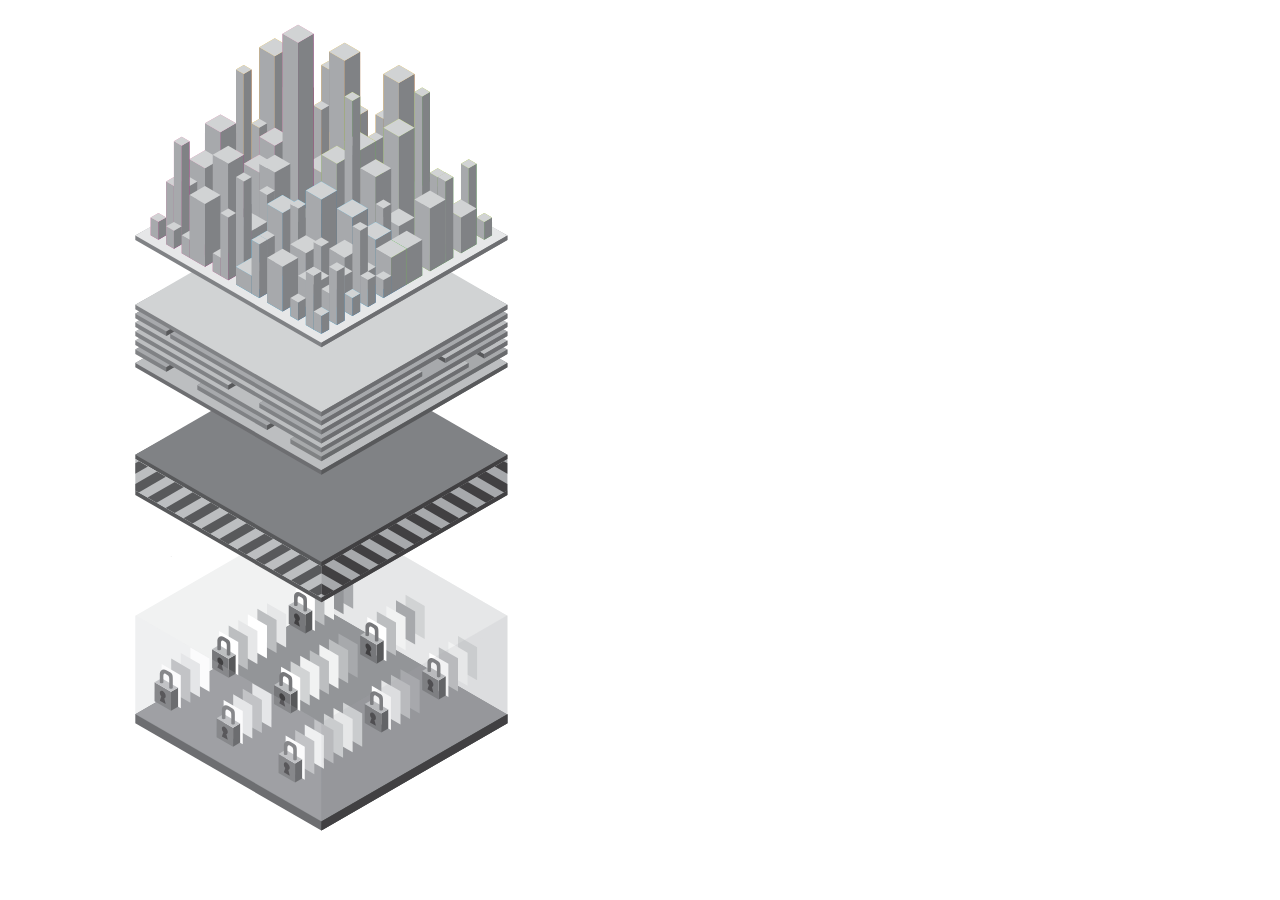
==== templates/city.html @ 1309a3f2 "hide buttons" ====
<!DOCTYPE html>
<html>
<head>
  <meta http-equiv="content-type" content="text/html; charset=UTF-8">
  <title>HTML in SVG in HTML</title>
  <script src="static/js/vendor/jquery.js"></script>
  <script src="static/js/vendor/jquery.pulse.min.js"></script>
  <style type='text/css'>
    .transparent {
        opacity:0.15;
    }
  </style>
</head>
<body>
<script type="text/javascript">

    function registry(regsitry_name){
        $('#' + regsitry_name + ' g polygon:nth-child(1n)').css({'fill': '#748c39'});
        $('#' + regsitry_name + ' g polygon:nth-child(2n)').css({'fill': '#b1d235'});
        $('#' + regsitry_name + ' g polygon:nth-child(3n)').css({'fill': '#ccdd5e'});
        $('#' + regsitry_name + ' g path:nth-child(1n)').css({'fill': '#5e720c'});
        $('#' + regsitry_name).children().each(function () {
            if(this.tagName == 'polygon'){
                if(Math.random()<.5){
                    $(this).css({'fill': '#b0d136'})
                }
            }
        });
    }

    function resetRegistries(){
        $('.registry g polygon:nth-child(1n)').css({'fill': ''});
        $('.registry g polygon:nth-child(2n)').css({'fill': ''});
        $('.registry g polygon:nth-child(3n)').css({'fill': ''});
        $('.registry g path:nth-child(1n)').css({'fill': '#5e720c'});
        $('.registry').children().each(function () {
            if(this.tagName == 'polygon'){
                $(this).css({'fill': ''})
            }
        });
    }

    function platform(platform_name){
        $('#' + platform_name + ' polygon:nth-child(1n)').css({'fill': '#1b75bb'})
        $('#' + platform_name + ' polygon:nth-child(2n)').css({'fill': '#00adef'})
        $('#' + platform_name + ' polygon:nth-child(3n)').css({'fill': '#1b5890'})
        $('#'+ platform_name).pulse({opacity: 0.2}, { pulses : 2, duration: 1000, interval : 1000});
    }

    function resetPlatforms(){
        $('.platform polygon:nth-child(1n)').css({'fill': ''})
        $('.platform polygon:nth-child(2n)').css({'fill': ''})
        $('.platform polygon:nth-child(3n)').css({'fill': ''})
    }

    function permissions(on){
        colors = ['#fff100', '#fec10d'];
        if (on == false){
            colors = ['#BCBEC0', '#A7A9AC'];
        }

        $('#permissions polygon:nth-child(1n)').css({'fill': colors[0]});
        $('#permissions polygon:nth-child(2n)').css({'fill': colors[1]});
        $('#permissions').pulse({opacity: 0.2}, { pulses : 2, duration: 1000, interval : 1000});
    }

    function resetServices(){
        $('.service polygon:nth-child(1n)').css({'fill': ''})
        $('.service polygon:nth-child(2n)').css({'fill': ''})
        $('.service polygon:nth-child(3n)').css({'fill': ''})
    }

    function service(service_name, color){

        colors = {
            "pink": ['#df62a4', '#b81385', '#f286b6'],
            "orange": ['#faa519', '#e7781e', '#ffc732'],
            "blue": ['#27a9e1', '#1b75bb', '#4dbeed'],
            "green": ['#8cc63e', '#4bae44', '#b2d234'],
        };

        $('#' + service_name + ' polygon:nth-child(1n)').css({'fill': colors[color][0]});
        $('#' + service_name + ' polygon:nth-child(2n)').css({'fill': colors[color][1]});
        $('#' + service_name + ' polygon:nth-child(3n)').css({'fill': colors[color][2]});
        $('#' + service_name).pulse({opacity: 0.5}, { pulses : 2, duration: 1000, interval : 1000});
    }
</script>

<script type="text/javascript" src="static/js/vendor/reconnecting-websocket.min.js"></script>
<script type="text/javascript">
      var subscribe = new ReconnectingWebSocket("{{ws_protocol}}://"+ location.host + "/subscribe");
</script>

<script>
    var highlight = function(destinationApp){
        switch(destinationApp){
            case 'fishing':
                service('fishing', 'pink');
                break;
            case 'startorganisation':
                service('startorganisation', 'green');
                break;
            case 'registry':
                permissions();
                registry('licences');
                break;
            case 'payment':
                platform('payment')
                break;
            //etc
        }
    };

    var extractAppName = function(url){
        if (url.substring(0,4) === 'http') {
            var appname = url.split('//')[1].split('.')[0]; // ouch
            if (appname.search('-gov') == -1){
                appname = appname.split('-gov')[0];
            }
            return appname;
        }
        return url;
    };

    subscribe.onmessage = function(message) {

      var data = JSON.parse(message.data),
                originUrl = data['origin_url'],
                destinationUrl = data['destination_url'],
                originApp = extractAppName(originUrl),
                destinationApp = extractAppName(destinationUrl);

                highlight(destinationApp);

    };

    subscribe.onclose = function(){
        console.log('subscribe closed');
        this.subscribe = new WebSocket(subscribe.url);
    };

    $(window).on('beforeunload', function(){
        socket.close();
    });

</script>

<div style="display:none;">
    <button onclick="service('fishing', 'pink');">Highlight Fishing</button>
    <button onclick="service('startorganisation', 'green');">Highlight Start Organisation</button>
    <button onclick="resetServices();">Reset services</button>
    <button onclick="permissions();">Highlight Permissions</button>
    <button onclick="platform('payment');">Highlight payment</button>
    <button onclick="resetPlatforms();">Reset platforms</button>
    <button onclick="registry('licences');">Highlight licences registry</button>
    <button onclick="resetRegistries();">Reset registries</button>
</div>

<svg version="1.1" id="Layer_1" xmlns="http://www.w3.org/2000/svg" xmlns:xlink="http://www.w3.org/1999/xlink" x="0px" y="0px"
     width="595.28px" height="841.89px" viewBox="0 0 595.28 841.89" enable-background="new 0 0 595.28 841.89" xml:space="preserve">
<g>
    <polygon fill="#F1F2F2" points="313.377,500.323 499.419,607.738 499.419,706.209 313.373,813.623 127.318,706.208
        127.318,607.749     "/>
</g>
<g>
    <polygon fill="#6D6E71" points="313.359,598.785 499.419,706.209 499.419,715.163 313.357,822.576 127.318,715.159
        127.318,706.208     "/>
</g>
<g>
    <polygon fill="#939598" points="313.373,598.795 499.419,706.209 313.359,813.624 127.318,706.208     "/>
</g>
<polygon fill="#E6E7E8" points="499.403,607.735 499.403,706.197 313.359,598.785 313.359,500.323 "/>
<polygon fill="#58595B" points="313.359,813.624 313.357,822.576 499.419,715.163 499.419,706.209 "/>
<polygon fill="#414042" points="313.362,813.611 313.359,822.576 499.419,715.159 499.419,706.197 "/>
<g>
    <polygon fill="#E6E7E8" points="263.486,719.553 244.336,708.494 244.336,675.317 263.488,686.374     "/>
    <polygon fill="#BCBEC0" points="253.911,725.081 234.753,714.025 234.753,680.845 253.912,691.904     "/>
    <polygon fill="#E6E7E8" points="244.33,730.613 225.18,719.553 225.18,686.375 244.336,697.432    "/>
    <polygon fill="#FFFFFF" points="234.753,736.141 215.603,725.081 215.603,691.904 234.753,702.962     "/>
    <g>
        <polygon fill="#58595B" points="225.076,738.687 232.137,734.609 232.137,715.577 225.076,719.656         "/>
        <polygon fill="#77787B" points="225.076,738.687 208.6,729.171 208.6,710.146 225.076,719.656         "/>
        <polygon fill="#BCBEC0" points="215.66,706.066 208.6,710.146 225.076,719.656 232.137,715.577        "/>
        <path fill="#414042" d="M213.897,728.498l1.456-4.159c-0.858-1.086-1.438-2.49-1.438-3.72c0-1.854,1.314-2.614,2.921-1.687
            c1.607,0.926,2.923,3.203,2.923,5.061c0,1.237-0.587,1.985-1.453,2.072l1.453,5.812L213.897,728.498z"/>
        <path fill="#77787B" d="M220.369,697.998l3.808,2.216c2.675,1.561,2.675,3.601,2.675,6.512v8.852l0,0
            c0.003,0.265-0.17,0.53-0.52,0.732c-0.692,0.399-1.822,0.397-2.514-0.003c-0.347-0.201-0.519-0.465-0.519-0.729l0,0v-6.789
            c0-0.002,0-0.002,0-0.002v-2.061c0-1.654-0.261-3.021-1.858-3.994l0.001-0.001l-1.569-0.914c-2.1-1.219-2.437,0.639-2.437,2.613
            v5.717l0,0c0,0.264-0.174,0.527-0.52,0.727c-0.69,0.4-1.823,0.397-2.514-0.001c-0.345-0.199-0.518-0.462-0.518-0.726l0,0v-6.795
            c0-0.984,0-0.716,0-2.056C213.886,698.347,217.003,696.04,220.369,697.998z"/>
    </g>
</g>
<polygon fill="#A7A9AC" points="349.683,669.792 330.528,658.734 330.528,625.554 349.685,636.613 "/>
<polygon fill="#BCBEC0" points="340.102,675.319 320.952,664.262 320.952,631.083 340.105,642.141 "/>
<polygon fill="#F1F2F2" points="330.524,680.848 311.375,669.792 311.375,636.612 330.528,647.67 "/>
<polygon fill="#BCBEC0" points="320.947,686.446 301.8,675.389 301.8,642.211 320.951,653.271 "/>
<polygon fill="#F1F2F2" points="311.373,691.904 292.224,680.848 292.224,647.67 311.375,658.729 "/>
<polygon fill="#D1D3D4" points="301.795,697.435 282.645,686.379 282.645,653.2 301.798,664.257 "/>
<polygon fill="#FFFFFF" points="292.222,702.966 273.065,691.907 273.065,658.729 292.224,669.785 "/>
<g>
    <polygon fill="#58595B" points="282.524,705.479 289.585,701.404 289.585,682.37 282.524,686.447  "/>
    <polygon fill="#77787B" points="282.524,705.479 266.047,695.965 266.047,676.94 282.524,686.447  "/>
    <polygon fill="#BCBEC0" points="273.108,672.86 266.047,676.94 282.524,686.447 289.585,682.37    "/>
    <path fill="#414042" d="M271.345,695.293l1.455-4.161c-0.858-1.086-1.437-2.49-1.437-3.719c0-1.855,1.313-2.615,2.921-1.688
        c1.608,0.928,2.923,3.203,2.923,5.062c0,1.236-0.586,1.985-1.452,2.071l1.452,5.81L271.345,695.293z"/>
    <path fill="#77787B" d="M277.816,664.792l3.808,2.216c2.675,1.562,2.675,3.6,2.675,6.512v8.851l0,0
        c0.002,0.266-0.17,0.53-0.519,0.733c-0.693,0.4-1.823,0.396-2.515-0.003c-0.347-0.2-0.519-0.465-0.519-0.73l0,0v-6.789
        c0-0.001,0-0.001,0-0.001v-2.061c0-1.653-0.261-3.021-1.858-3.994l0.002-0.002l-1.569-0.913c-2.099-1.22-2.436,0.639-2.436,2.612
        v5.718l0,0c0,0.264-0.175,0.527-0.52,0.729c-0.69,0.398-1.823,0.396-2.514-0.004c-0.346-0.199-0.518-0.463-0.518-0.725l0,0v-6.796
        c0-0.983,0-0.715,0-2.056C271.334,665.141,274.451,662.833,277.816,664.792z"/>
</g>
<polygon fill="#D1D3D4" points="416.719,631.08 397.567,620.021 397.567,586.844 416.724,597.901 "/>
<polygon fill="#A7A9AC" points="407.146,636.613 387.994,625.556 387.994,592.376 407.147,603.437 "/>
<polygon fill="#F1F2F2" points="397.56,642.138 378.411,631.08 378.411,597.901 397.562,608.961 "/>
<polygon fill="#BCBEC0" points="387.988,647.667 368.835,636.61 368.835,603.431 387.991,614.49 "/>
<polygon fill="#FFFFFF" points="378.411,653.202 359.259,642.146 359.259,608.966 378.414,620.021 "/>
<g>
    <polygon fill="#58595B" points="368.658,655.692 375.72,651.615 375.72,632.583 368.658,636.66    "/>
    <polygon fill="#77787B" points="368.658,655.692 352.183,646.176 352.183,627.153 368.658,636.66  "/>
    <polygon fill="#BCBEC0" points="359.242,623.073 352.183,627.153 368.658,636.66 375.72,632.583   "/>
    <path fill="#414042" d="M357.479,645.504l1.456-4.16c-0.857-1.085-1.438-2.491-1.438-3.718c0-1.856,1.313-2.615,2.921-1.688
        c1.607,0.926,2.924,3.203,2.924,5.06c0,1.238-0.587,1.987-1.452,2.073l1.452,5.81L357.479,645.504z"/>
    <path fill="#77787B" d="M363.951,615.005l3.808,2.214c2.676,1.562,2.676,3.601,2.676,6.514v8.851l0,0
        c0.002,0.266-0.171,0.53-0.52,0.731c-0.693,0.4-1.822,0.398-2.515-0.001c-0.348-0.201-0.519-0.465-0.519-0.73l0,0v-6.789
        c0-0.001,0-0.001,0-0.001v-2.061c0-1.654-0.261-3.021-1.858-3.994l0.002-0.002l-1.569-0.913c-2.1-1.222-2.437,0.639-2.437,2.611
        v5.719l0,0c0,0.264-0.174,0.527-0.52,0.727c-0.691,0.4-1.823,0.397-2.514-0.002c-0.346-0.199-0.518-0.463-0.518-0.725l0,0v-6.796
        c0-0.983,0-0.717,0-2.056C357.469,615.353,360.586,613.046,363.951,615.005z"/>
</g>
<polygon fill="#D1D3D4" points="354.225,738.687 335.072,727.627 335.072,694.453 354.228,705.508 "/>
<polygon fill="#F1F2F2" points="344.647,744.217 325.495,733.159 325.495,699.98 344.647,711.037 "/>
<polygon fill="#D1D3D4" points="335.067,749.746 315.918,738.687 315.918,705.508 335.072,716.568 "/>
<polygon fill="#BCBEC0" points="325.49,755.441 306.342,744.385 306.342,711.208 325.493,722.263 "/>
<polygon fill="#F1F2F2" points="315.915,760.802 296.767,749.746 296.767,716.568 315.918,727.624 "/>
<polygon fill="#BCBEC0" points="306.341,766.337 287.191,755.279 287.191,722.101 306.344,733.159 "/>
<polygon fill="#FFFFFF" points="296.764,771.859 277.608,760.804 277.608,727.624 296.767,738.687 "/>
<g>
    <polygon fill="#58595B" points="287.043,774.472 294.105,770.396 294.105,751.363 287.043,755.441     "/>
    <polygon fill="#77787B" points="287.043,774.472 270.566,764.956 270.566,745.932 287.043,755.441     "/>
    <polygon fill="#BCBEC0" points="277.628,741.852 270.566,745.932 287.043,755.441 294.105,751.363     "/>
    <path fill="#414042" d="M275.865,764.284l1.455-4.16c-0.857-1.085-1.438-2.49-1.438-3.72c0-1.854,1.313-2.614,2.921-1.687
        c1.607,0.927,2.923,3.204,2.923,5.061c0,1.238-0.587,1.985-1.452,2.072l1.452,5.812L275.865,764.284z"/>
    <path fill="#77787B" d="M282.336,733.783l3.807,2.216c2.676,1.562,2.676,3.601,2.676,6.512v8.853l0,0
        c0.002,0.264-0.169,0.529-0.519,0.731c-0.692,0.4-1.822,0.397-2.514-0.003c-0.348-0.201-0.519-0.465-0.519-0.729l0,0v-6.79
        c0-0.002,0-0.002,0-0.002v-2.061c0-1.654-0.261-3.021-1.86-3.992l0.003-0.003l-1.569-0.912c-2.099-1.221-2.437,0.637-2.437,2.611
        v5.717l0,0c0,0.264-0.174,0.527-0.52,0.727c-0.691,0.4-1.823,0.399-2.513,0c-0.346-0.2-0.518-0.463-0.518-0.727l0,0v-6.795
        c0-0.984,0-0.716,0-2.056C275.854,734.132,278.971,731.825,282.336,733.783z"/>
</g>
<polygon fill="#E6E7E8" points="478.727,666.806 459.576,655.746 459.576,622.567 478.731,633.627 "/>
<polygon fill="#D1D3D4" points="469.149,672.334 450,661.276 450,628.097 469.152,639.156 "/>
<polygon fill="#F1F2F2" points="459.576,677.868 440.423,666.81 440.423,633.635 459.576,644.691 "/>
<polygon fill="#BCBEC0" points="449.996,683.391 430.843,672.334 430.843,639.156 450.002,650.215 "/>
<polygon fill="#FFFFFF" points="440.416,688.921 421.267,677.864 421.267,644.687 440.419,655.746 "/>
<g>
    <polygon fill="#58595B" points="430.686,691.478 437.747,687.4 437.747,668.368 430.686,672.445   "/>
    <polygon fill="#77787B" points="430.686,691.478 414.21,681.962 414.21,662.937 430.686,672.445   "/>
    <polygon fill="#BCBEC0" points="421.271,658.857 414.21,662.937 430.686,672.445 437.747,668.368  "/>
    <path fill="#414042" d="M419.507,681.291l1.455-4.162c-0.857-1.085-1.438-2.491-1.438-3.718c0-1.855,1.314-2.615,2.922-1.688
        c1.606,0.926,2.923,3.203,2.923,5.062c0,1.236-0.587,1.985-1.453,2.071l1.453,5.81L419.507,681.291z"/>
    <path fill="#77787B" d="M425.979,650.79l3.808,2.216c2.675,1.56,2.675,3.6,2.675,6.511v8.852l0,0
        c0.003,0.266-0.17,0.53-0.519,0.733c-0.692,0.4-1.822,0.396-2.515-0.004c-0.347-0.2-0.519-0.464-0.519-0.729l0,0v-6.789
        c0-0.001,0-0.001,0-0.001v-2.062c0-1.653-0.26-3.021-1.857-3.993l0.001-0.002l-1.569-0.913c-2.099-1.22-2.436,0.639-2.436,2.612
        v5.716l0,0c0,0.266-0.175,0.529-0.521,0.729c-0.691,0.4-1.823,0.396-2.514-0.002c-0.347-0.199-0.518-0.463-0.518-0.727l0,0v-6.794
        c0-0.983,0-0.717,0-2.056C419.496,651.138,422.613,648.831,425.979,650.79z"/>
</g>
<polygon fill="#A7A9AC" points="411.688,705.511 392.537,694.453 392.537,661.273 411.69,672.334 "/>
<polygon fill="#BCBEC0" points="402.11,711.037 382.956,699.98 382.956,666.806 402.113,677.86 "/>
<polygon fill="#E6E7E8" points="392.534,716.568 373.381,705.511 373.381,672.334 392.537,683.388 "/>
<polygon fill="#FFFFFF" points="382.954,722.1 363.801,711.04 363.801,677.86 382.956,688.918 "/>
<g>
    <polygon fill="#58595B" points="373.225,724.608 380.286,720.531 380.286,701.5 373.225,705.577   "/>
    <polygon fill="#77787B" points="373.225,724.608 356.748,715.092 356.748,696.068 373.225,705.577     "/>
    <polygon fill="#BCBEC0" points="363.809,691.989 356.748,696.068 373.225,705.577 380.286,701.5   "/>
    <path fill="#414042" d="M362.046,714.42l1.455-4.16c-0.858-1.084-1.438-2.49-1.438-3.718c0-1.854,1.314-2.616,2.921-1.687
        c1.608,0.926,2.923,3.203,2.923,5.06c0,1.238-0.586,1.986-1.451,2.071l1.451,5.812L362.046,714.42z"/>
    <path fill="#77787B" d="M368.518,683.921l3.808,2.215c2.675,1.562,2.675,3.6,2.675,6.513v8.852l0,0
        c0.003,0.265-0.17,0.53-0.519,0.732c-0.692,0.398-1.822,0.397-2.515-0.003c-0.347-0.201-0.519-0.466-0.519-0.729l0,0v-6.789
        c0-0.002,0-0.002,0-0.002v-2.061c0-1.654-0.261-3.021-1.857-3.994l0.001-0.003l-1.569-0.912c-2.1-1.221-2.437,0.639-2.437,2.611
        v5.718l0,0c0,0.265-0.175,0.527-0.52,0.728c-0.69,0.399-1.823,0.397-2.514-0.001c-0.346-0.199-0.518-0.463-0.518-0.727l0,0v-6.794
        c0-0.985,0-0.718,0-2.057C362.035,684.27,365.152,681.962,368.518,683.921z"/>
</g>
<polygon fill="#FFFFFF" points="201.52,683.771 182.369,672.716 182.369,639.539 201.52,650.597 "/>
<polygon fill="#E6E7E8" points="191.943,689.307 172.792,678.244 172.792,645.067 191.943,656.126 "/>
<polygon fill="#BCBEC0" points="182.367,694.834 163.213,683.776 163.213,650.597 182.369,661.659 "/>
<polygon fill="#FFFFFF" points="172.79,700.363 153.637,689.307 153.637,656.126 172.792,667.188 "/>
<g>
    <polygon fill="#58595B" points="163.012,702.857 170.073,698.78 170.073,679.748 163.012,683.825  "/>
    <polygon fill="#77787B" points="163.012,702.857 146.535,693.342 146.535,674.316 163.012,683.825     "/>
    <polygon fill="#BCBEC0" points="153.596,670.237 146.535,674.316 163.012,683.825 170.073,679.748     "/>
    <path fill="#414042" d="M151.833,692.667l1.455-4.159c-0.858-1.086-1.438-2.49-1.438-3.718c0-1.856,1.314-2.616,2.922-1.688
        s2.923,3.205,2.923,5.062c0,1.237-0.587,1.985-1.452,2.07l1.452,5.812L151.833,692.667z"/>
    <path fill="#77787B" d="M158.304,662.168l3.808,2.216c2.675,1.56,2.675,3.6,2.675,6.513v8.852l0,0
        c0.003,0.266-0.168,0.529-0.518,0.731c-0.692,0.398-1.822,0.398-2.516-0.002c-0.346-0.2-0.517-0.468-0.517-0.729l0,0v-6.791l0,0
        v-2.061c0-1.654-0.262-3.022-1.86-3.994l0.002-0.003l-1.569-0.912c-2.1-1.219-2.436,0.639-2.436,2.61v5.719l0,0
        c0,0.264-0.175,0.529-0.521,0.729c-0.69,0.396-1.822,0.396-2.513-0.002c-0.347-0.201-0.519-0.465-0.519-0.727l0,0v-6.794
        c0-0.985,0-0.717,0-2.056C151.821,662.518,154.938,660.209,158.304,662.168z"/>
</g>
<g id="licences" class="registry">
    <polygon fill="#E6E7E8" points="278.139,639.54 258.985,628.482 258.985,595.304 278.141,606.363 "/>
    <polygon fill="#BCBEC0" points="268.562,645.069 249.408,634.013 249.408,600.833 268.562,611.893 "/>
    <polygon fill="#FFFFFF" points="258.982,650.6 239.832,639.542 239.832,606.363 258.985,617.422 "/>
    <polygon fill="#E6E7E8" points="249.406,656.127 230.25,645.072 230.25,611.893 249.408,622.95 "/>
    <polygon fill="#BCBEC0" points="239.826,661.659 220.676,650.6 220.676,617.422 239.832,628.482 "/>
    <polygon fill="#FFFFFF" points="230.25,667.188 211.099,656.13 211.099,622.95 230.25,634.01 "/>
    <g>
        <polygon fill="#58595B" points="220.573,669.749 227.633,665.674 227.633,646.641 220.573,650.718     "/>
        <polygon fill="#77787B" points="220.573,669.749 204.096,660.234 204.096,641.21 220.573,650.718  "/>
        <polygon fill="#BCBEC0" points="211.157,637.131 204.096,641.21 220.573,650.718 227.633,646.641  "/>
        <path fill="#414042" d="M209.394,659.561l1.455-4.16c-0.858-1.084-1.439-2.489-1.439-3.716c0-1.858,1.315-2.618,2.922-1.689
            c1.608,0.928,2.923,3.205,2.923,5.062c0,1.238-0.588,1.985-1.452,2.07l1.452,5.812L209.394,659.561z"/>
        <path fill="#77787B" d="M215.864,629.06l3.809,2.217c2.675,1.562,2.675,3.602,2.675,6.513v8.852l0,0
            c0.002,0.265-0.17,0.53-0.518,0.732c-0.693,0.398-1.823,0.397-2.516-0.003c-0.346-0.201-0.518-0.466-0.518-0.729l0,0v-6.789l0,0
            v-2.062c0-1.652-0.261-3.021-1.859-3.992l0.003-0.004l-1.57-0.913c-2.1-1.22-2.436,0.639-2.436,2.611v5.719l0,0
            c0,0.264-0.174,0.529-0.521,0.727c-0.69,0.398-1.822,0.398-2.513,0c-0.347-0.2-0.519-0.464-0.519-0.727l0,0v-6.795
            c0-0.986,0-0.716,0-2.057C209.382,629.41,212.499,627.102,215.864,629.06z"/>
    </g>
</g>

<polygon fill="#E6E7E8" points="354.755,595.308 335.601,584.249 335.601,551.071 354.76,562.127 "/>
<polygon fill="#A7A9AC" points="345.178,600.836 326.025,589.778 326.025,556.6 345.181,567.658 "/>
<polygon fill="#939598" points="335.598,606.367 316.448,595.309 316.448,562.131 335.601,573.187 "/>
<polygon fill="#F1F2F2" points="326.025,611.898 306.874,600.841 306.874,567.661 326.025,578.721 "/>
<polygon fill="#BCBEC0" points="316.445,617.423 297.294,606.368 297.294,573.187 316.448,584.248 "/>
<polygon fill="#FFFFFF" points="306.869,622.953 287.72,611.897 287.72,578.717 306.871,589.776 "/>
<g>
    <polygon fill="#58595B" points="297.232,625.537 304.293,621.461 304.293,602.429 297.232,606.506     "/>
    <polygon fill="#77787B" points="297.232,625.537 280.756,616.023 280.756,596.997 297.232,606.506     "/>
    <polygon fill="#BCBEC0" points="287.817,592.919 280.756,596.997 297.232,606.506 304.293,602.429     "/>
    <path fill="#414042" d="M286.054,615.349l1.455-4.159c-0.858-1.086-1.438-2.49-1.438-3.718c0-1.858,1.314-2.616,2.922-1.688
        c1.607,0.927,2.923,3.204,2.923,5.061c0,1.238-0.588,1.987-1.452,2.07l1.452,5.813L286.054,615.349z"/>
    <path fill="#77787B" d="M292.524,584.849l3.808,2.215c2.675,1.562,2.675,3.602,2.675,6.515v8.851l0,0
        c0.003,0.266-0.169,0.529-0.518,0.731c-0.693,0.398-1.822,0.397-2.516-0.003c-0.346-0.201-0.518-0.466-0.518-0.729l0,0v-6.79l0,0
        v-2.061c0-1.654-0.261-3.023-1.859-3.994l0.002-0.004l-1.569-0.911c-2.1-1.22-2.436,0.637-2.436,2.609v5.719l0,0
        c0,0.264-0.175,0.529-0.521,0.729c-0.69,0.397-1.821,0.397-2.512-0.001c-0.348-0.201-0.519-0.465-0.519-0.728l0,0v-6.795
        c0-0.985,0-0.716,0-2.055C286.042,585.199,289.159,582.889,292.524,584.849z"/>
</g>
<polygon class="transparent" fill="#A7A9AC" points="313.362,714.596 313.359,813.06 499.419,705.643 499.419,607.185 "/>
<polygon class="transparent" fill="#E6E7E8" points="313.359,714.593 313.359,813.055 127.318,705.643 127.318,607.185 "/>
<g>
    <polygon fill="#58595B" points="313.359,379.497 499.403,482.438 499.403,486.913 313.359,594.325 127.318,486.913
        127.318,482.438     "/>
</g>
<g>
    <polygon fill="#D1D3D4" points="313.359,375.019 499.403,482.438 313.359,589.848 127.318,482.438     "/>
</g>
<g>
    <polygon fill="#58595B" points="313.359,343.702 499.403,446.645 499.403,451.118 313.359,558.53 127.318,451.118 127.318,446.645
            "/>
</g>
<g>
    <polygon fill="#808285" points="313.359,339.226 499.403,446.645 313.359,554.053 127.318,446.645     "/>
</g>
<g id="permissions">
    <polygon fill="#BCBEC0" points="313.359,558.53 313.359,589.858 127.318,482.449 127.318,451.118  "/>
    <polygon fill="#A7A9AC" points="313.373,558.53 313.373,589.858 499.419,482.449 499.419,451.118  "/>
</g>
<polygon fill="#414042" points="313.359,589.848 313.359,594.325 499.403,486.913 499.403,482.438 "/>
<polygon fill="#414042" points="313.359,554.058 313.359,558.532 499.403,451.125 499.403,446.647 "/>
<g>
    <polygon fill="#414042" points="406.155,504.92 397.205,510.088 424.357,525.765 433.308,520.597  "/>
    <polygon fill="#414042" points="424.048,494.589 415.094,499.759 442.248,515.435 451.201,510.266     "/>
    <polygon fill="#414042" points="388.18,515.299 379.229,520.467 406.382,536.142 415.332,530.975  "/>
    <polygon fill="#414042" points="370.263,525.643 361.312,530.811 388.466,546.486 397.416,541.318     "/>
    <polygon fill="#414042" points="433.015,489.413 460.168,505.09 469.118,499.922 441.965,484.245  "/>
    <polygon fill="#414042" points="352.644,567.168 361.598,561.999 334.445,546.322 325.491,551.491     "/>
    <polygon fill="#414042" points="352.371,535.972 343.419,541.14 370.57,556.816 379.523,551.65    "/>
    <polygon fill="#414042" points="325.787,582.672 313.373,575.505 313.373,585.841 316.838,587.842     "/>
    <polygon fill="#414042" points="495.701,453.222 486.749,458.388 499.403,465.695 499.403,455.359     "/>
    <polygon fill="#414042" points="343.68,572.343 316.527,556.666 313.373,558.488 313.373,565.18 334.729,577.511   "/>
    <polygon fill="#414042" points="459.89,473.895 450.939,479.062 478.093,494.741 487.043,489.574  "/>
    <polygon fill="#414042" points="499.403,476.048 477.783,463.565 468.832,468.733 495.984,484.41 499.403,482.438  "/>
</g>
<g>
    <polygon fill="#58595B" points="202.371,525.77 229.493,510.11 220.542,504.942 193.42,520.6  "/>
    <polygon fill="#58595B" points="175.76,479.087 166.808,473.919 139.686,489.578 148.637,494.746  "/>
    <polygon fill="#58595B" points="166.562,505.095 193.684,489.437 184.732,484.267 157.61,499.927  "/>
    <polygon fill="#58595B" points="127.318,482.438 130.744,484.414 157.867,468.755 148.914,463.587 127.318,476.056     "/>
    <polygon fill="#58595B" points="220.348,536.147 247.469,520.488 238.517,515.322 211.396,530.979     "/>
    <polygon fill="#58595B" points="256.156,556.823 283.278,541.165 274.326,535.994 247.203,551.651     "/>
    <polygon fill="#58595B" points="238.262,546.491 265.384,530.832 256.434,525.664 229.312,541.322     "/>
    <polygon fill="#58595B" points="313.373,558.489 313.359,558.53 310.168,556.689 283.047,572.348 291.998,577.516 313.373,565.175
            "/>
    <path fill="#58595B" d="M162.904,548.13l0.184,0.318l0.185-0.106C163.149,548.27,163.027,548.2,162.904,548.13z"/>
    <polygon fill="#58595B" points="139.949,458.411 130.998,453.243 127.318,455.368 127.318,465.704     "/>
    <polygon fill="#58595B" points="300.94,582.677 309.891,587.847 313.373,585.836 313.373,575.5    "/>
    <polygon fill="#58595B" points="274.083,567.173 301.204,551.514 292.252,546.344 265.131,562.003     "/>
    <polygon fill="#58595B" points="211.602,499.78 202.649,494.611 175.525,510.271 184.479,515.439  "/>
</g>
<g>
    <polygon fill="#6D6E71" points="313.359,251.944 499.403,354.889 499.403,359.363 313.359,466.774 127.318,359.363
        127.318,354.889     "/>
</g>
<g>
    <polygon fill="#BCBEC0" points="313.359,247.469 499.403,354.889 313.359,462.297 127.318,354.889     "/>
</g>
<polygon fill="#808285" points="344.365,256.418 313.359,238.516 127.318,341.458 127.318,345.934 158.324,363.834 "/>
<polygon fill="#A7A9AC" points="344.365,251.944 313.359,234.041 127.318,341.458 158.326,359.36 "/>
<polygon fill="#808285" points="429.634,305.651 398.629,287.749 193.203,375.024 189.332,377.262 189.332,381.739 259.098,422.018
    "/>
<polygon fill="#A7A9AC" points="429.634,301.178 398.629,283.274 193.203,375.024 189.332,377.262 259.101,417.543 262.969,415.302
    "/>
<polygon fill="#58595B" points="158.326,359.36 162.195,357.12 166.073,359.358 158.324,363.834 "/>
<polygon fill="#58595B" points="259.101,417.543 262.969,415.302 266.845,417.54 259.098,422.018 "/>

<g id="payment" class="platform">
    <polygon fill="#808284" points="499.403,345.931 499.403,341.456 468.396,328.026 282.353,430.971 282.353,435.445 313.362,453.346
    "/>
    <polygon fill="#a7a9ab" points="499.403,341.456 468.396,323.553 282.353,430.971 313.362,448.873 "/>
    <polygon fill="#696b6d" points="313.359,448.857 313.359,453.333 499.403,345.924 499.403,341.448 "/>
</g>

<g>
    <polygon fill="#808285" points="313.359,229.566 456.771,352.646 460.644,354.885 460.642,359.363 313.359,444.396
        127.318,336.985 127.318,332.509     "/>
</g>
<g>
    <polygon fill="#BCBEC0" points="313.359,225.091 456.771,352.646 460.644,354.885 313.359,439.919 127.318,332.509     "/>
</g>
<polygon fill="#808285" points="499.403,328.034 499.403,323.558 437.388,292.223 251.349,395.165 251.349,399.641 313.359,435.445
    "/>
<polygon fill="#A7A9AC" points="499.403,323.558 437.388,287.748 251.349,395.165 313.359,430.968 "/>
<polygon fill="#808285" points="344.365,238.511 313.359,220.608 127.318,323.553 127.318,328.026 220.339,381.738 "/>
<polygon fill="#BCBEC0" points="344.363,234.045 313.357,216.141 127.318,323.553 220.339,377.262 224.291,374.979 "/>
<polygon fill="#58595B" points="220.339,377.262 224.21,375.021 228.088,377.259 220.339,381.738 "/>
<g>
    <polygon fill="#808285" points="313.359,211.664 410.258,361.596 414.132,363.834 414.134,368.302 313.359,426.493
        127.318,319.083 127.318,314.607     "/>
</g>
<g>
    <polygon fill="#BCBEC0" points="313.359,207.189 410.258,361.596 414.132,363.834 313.359,422.018 127.318,314.607     "/>
</g>
<g>
    <polygon fill="#808285" points="313.359,202.713 499.403,305.655 499.403,310.132 313.359,417.542 162.202,330.27 162.202,325.796
            "/>
</g>
<g>
    <polygon fill="#A7A9AC" points="313.359,198.238 499.403,305.655 313.359,413.065 127.318,305.655     "/>
</g>
<polygon fill="#808285" points="344.365,220.615 313.359,202.713 127.318,305.655 127.318,310.132 158.324,328.032 "/>
<polygon fill="#A7A9AC" points="344.365,216.141 313.359,198.238 127.318,305.655 158.326,323.558 "/>
<g>
    <polygon fill="#808285" points="313.359,193.762 499.403,296.703 499.403,301.181 313.359,408.59 127.318,301.181 127.318,296.703
            "/>
</g>
<g>
    <polygon fill="#D1D3D4" points="313.359,189.286 499.403,296.703 313.359,404.114 127.318,296.703     "/>
</g>
<polygon fill="#58595B" points="158.326,323.558 162.195,321.316 166.073,323.556 158.324,328.032 "/>
<polygon fill="#58595B" points="472.275,343.694 476.145,345.937 476.145,350.41 468.396,345.932 "/>
<polygon fill="#808285" points="476.145,350.41 499.403,336.981 499.403,332.509 476.145,345.937 "/>
<polygon fill="#BCBEC0" points="499.403,332.509 495.53,330.269 472.275,343.694 476.145,345.937 "/>
<polygon fill="#58595B" points="433.517,348.17 437.386,350.411 437.386,354.884 429.634,350.405 "/>
<polygon fill="#808285" points="437.386,354.881 499.403,319.076 499.403,314.605 437.386,350.408 "/>
<polygon fill="#BCBEC0" points="499.403,314.605 495.53,312.364 433.51,348.17 437.384,350.411 "/>
<polygon fill="#58595B" points="313.359,462.301 313.359,466.774 499.403,359.366 499.403,354.889 "/>

<polygon fill="#6D6E71" points="313.359,439.908 313.359,444.383 460.644,359.366 460.644,354.889 "/>
<polygon fill="#6D6E71" points="476.145,345.937 476.145,350.413 499.403,336.981 499.403,332.509 "/>
<polygon fill="#6D6E71" points="437.386,350.411 437.386,354.884 499.403,319.083 499.403,314.605 "/>
<polygon fill="#6D6E71" points="313.359,430.955 313.359,435.431 499.403,328.022 499.403,323.545 "/>
<polygon fill="#6D6E71" points="313.359,422.018 313.359,426.493 414.216,368.31 414.216,363.833 "/>
<polygon fill="#6D6E71" points="313.359,413.067 313.359,417.543 499.403,310.134 499.403,305.657 "/>
<polygon fill="#6D6E71" points="313.359,404.126 313.359,408.603 499.403,301.193 499.403,296.717 "/>
<polygon fill="#808285" points="313.359,124.48 499.403,227.423 499.403,231.898 313.359,339.308 127.318,231.898 127.318,227.423
    "/>
<polygon fill="#E6E7E8" points="313.359,120.004 499.403,227.423 313.359,334.832 127.318,227.423 "/>
<polygon fill="#6D6E71" points="313.359,334.832 313.359,339.308 499.403,231.898 499.403,227.423 "/>
<polygon fill="#FAA61A" points="321.112,124.299 313.354,119.822 313.354,57.118 321.112,61.597 "/>
<polygon fill="#E8781E" points="321.112,124.299 328.869,119.819 328.869,57.118 321.112,61.597 "/>
<polygon fill="#FFC832" points="321.11,52.64 328.869,57.118 321.112,61.597 313.354,57.118 "/>
<polygon fill="#FAA61A" points="313.368,164.618 305.608,160.138 305.608,97.435 313.368,101.913 "/>
<polygon fill="#E8781E" points="313.368,164.618 321.127,160.135 321.127,97.435 313.368,101.913 "/>
<polygon fill="#FFC832" points="313.366,92.955 321.127,97.435 313.368,101.913 305.608,97.435 "/>
<polygon fill="#FAA61A" points="352.147,169.09 344.39,164.614 344.39,101.911 352.147,106.389 "/>
<polygon fill="#E8781E" points="352.147,169.09 359.905,164.612 359.905,101.911 352.147,106.389 "/>
<polygon fill="#FFC832" points="352.146,97.432 359.905,101.911 352.147,106.389 344.39,101.911 "/>
<polygon fill="#FAA61A" points="375.422,173.568 367.661,169.09 367.661,106.386 375.422,110.866 "/>
<polygon fill="#E8781E" points="375.422,173.568 383.18,169.088 383.18,106.386 375.422,110.866 "/>
<polygon fill="#FFC832" points="375.422,101.907 383.18,106.386 375.422,110.866 367.661,106.386 "/>
<polygon fill="#FAA61A" points="367.661,195.966 359.905,191.491 359.905,128.786 367.661,133.263 "/>
<polygon fill="#E8781E" points="367.661,195.966 375.417,191.488 375.417,128.786 367.661,133.263 "/>
<polygon fill="#FFC832" points="367.661,124.307 375.422,128.786 367.661,133.263 359.905,128.786 "/>
<polygon fill="#FAA61A" points="266.807,173.575 251.293,164.618 251.293,39.196 266.807,48.156 "/>
<polygon fill="#E8781E" points="266.807,173.575 282.323,164.603 282.323,39.196 266.807,48.156 "/>
<polygon fill="#FFC832" points="266.807,30.238 282.323,39.196 266.807,48.156 251.293,39.196 "/>
<polygon fill="#FAA61A" points="290.081,142.217 282.323,137.738 282.323,57.114 290.081,61.593 "/>
<polygon fill="#E8781E" points="290.081,142.217 297.837,137.738 297.837,57.118 290.081,61.597 "/>
<polygon fill="#FFC832" points="290.081,52.64 297.841,57.118 290.081,61.597 282.323,57.118 "/>
<polygon fill="#FAA61A" points="390.933,182.534 375.422,173.576 375.422,66.072 390.936,75.03 "/>
<polygon fill="#E8781E" points="390.933,182.534 406.454,173.561 406.454,66.072 390.936,75.03 "/>
<polygon fill="#FFC832" points="390.936,57.114 406.454,66.072 390.936,75.03 375.422,66.072 "/>
<polygon fill="#FAA61A" points="290.081,213.888 274.563,204.931 274.563,79.51 290.081,88.469 "/>
<polygon fill="#E8781E" points="290.081,213.888 305.597,204.915 305.597,79.51 290.081,88.469 "/>
<polygon fill="#FFC832" points="290.081,70.551 305.597,79.51 290.081,88.469 274.563,79.51 "/>
<polygon fill="#FAA61A" points="336.627,204.931 321.112,195.973 321.112,43.677 336.631,52.634 "/>
<polygon fill="#E8781E" points="336.627,204.931 352.147,195.956 352.147,43.677 336.631,52.634 "/>
<polygon fill="#FFC832" points="336.631,34.717 352.147,43.677 336.631,52.634 321.112,43.677 "/>
<polygon fill="#FAA61A" points="313.354,227.33 297.837,218.372 297.837,155.662 313.354,164.62 "/>
<polygon fill="#E8781E" points="313.354,227.33 328.869,218.359 328.869,155.662 313.354,164.62 "/>
<polygon fill="#FFC832" points="313.354,146.704 328.869,155.662 313.354,164.62 297.837,155.662 "/>
<polygon fill="#FAA61A" points="235.775,182.534 228.017,178.055 228.017,61.593 235.775,66.072 "/>
<polygon fill="#E8781E" points="235.775,182.534 243.533,178.055 243.533,61.593 235.775,66.072 "/>
<polygon fill="#FFC832" points="235.775,57.114 243.535,61.593 235.775,66.072 228.017,61.593 "/>
<polygon fill="#FAA61A" points="251.293,182.535 243.533,178.057 243.533,115.354 251.293,119.833 "/>
<polygon fill="#E8781E" points="251.293,182.535 259.044,178.055 259.044,115.354 251.293,119.833 "/>
<polygon fill="#FFC832" points="251.293,110.874 259.051,115.352 251.293,119.832 243.533,115.352 "/>
<polygon fill="#A7A9AC" points="321.112,124.299 313.354,119.822 313.354,57.118 321.112,61.597 "/>
<polygon fill="#808285" points="321.112,124.299 328.869,119.819 328.869,57.118 321.112,61.597 "/>
<polygon fill="#D1D3D4" points="321.11,52.64 328.869,57.118 321.112,61.597 313.354,57.118 "/>
<polygon fill="#A7A9AC" points="313.368,164.618 305.608,160.138 305.608,97.435 313.368,101.913 "/>
<polygon fill="#808285" points="313.368,164.618 321.127,160.135 321.127,97.435 313.368,101.913 "/>
<polygon fill="#D1D3D4" points="313.366,92.955 321.127,97.435 313.368,101.913 305.608,97.435 "/>
<polygon fill="#A7A9AC" points="352.147,169.09 344.39,164.614 344.39,101.911 352.147,106.389 "/>
<polygon fill="#808285" points="352.147,169.09 359.905,164.612 359.905,101.911 352.147,106.389 "/>
<polygon fill="#D1D3D4" points="352.146,97.432 359.905,101.911 352.147,106.389 344.39,101.911 "/>
<polygon fill="#A7A9AC" points="375.422,173.568 367.661,169.09 367.661,106.386 375.422,110.866 "/>
<polygon fill="#808285" points="375.422,173.568 383.18,169.088 383.18,106.386 375.422,110.866 "/>
<polygon fill="#D1D3D4" points="375.422,101.907 383.18,106.386 375.422,110.866 367.661,106.386 "/>
<polygon fill="#A7A9AC" points="367.661,195.966 359.905,191.491 359.905,128.786 367.661,133.263 "/>
<polygon fill="#808285" points="367.661,195.966 375.417,191.488 375.417,128.786 367.661,133.263 "/>
<polygon fill="#D1D3D4" points="367.661,124.307 375.422,128.786 367.661,133.263 359.905,128.786 "/>
<g>
    <polygon fill="#A7A9AC" points="266.807,173.575 251.293,164.618 251.293,39.196 266.807,48.156   "/>
    <polygon fill="#808285" points="266.807,173.575 282.323,164.603 282.323,39.196 266.807,48.156   "/>
    <polygon fill="#D1D3D4" points="266.807,30.238 282.323,39.196 266.807,48.156 251.293,39.196     "/>
</g>
<polygon fill="#A7A9AC" points="290.081,142.217 282.323,137.738 282.323,57.114 290.081,61.593 "/>
<polygon fill="#808285" points="290.081,142.217 297.837,137.738 297.837,57.118 290.081,61.597 "/>
<polygon fill="#D1D3D4" points="290.081,52.64 297.841,57.118 290.081,61.597 282.323,57.118 "/>
<g>
    <polygon fill="#A7A9AC" points="390.933,182.534 375.422,173.576 375.422,66.072 390.936,75.03    "/>
    <polygon fill="#808285" points="390.933,182.534 406.454,173.561 406.454,66.072 390.936,75.03    "/>
    <polygon fill="#D1D3D4" points="390.936,57.114 406.454,66.072 390.936,75.03 375.422,66.072  "/>
</g>
<polygon fill="#A7A9AC" points="290.081,213.888 274.563,204.931 274.563,79.51 290.081,88.469 "/>
<polygon fill="#808285" points="290.081,213.888 305.597,204.915 305.597,79.51 290.081,88.469 "/>
<polygon fill="#D1D3D4" points="290.081,70.551 305.597,79.51 290.081,88.469 274.563,79.51 "/>
<g>
    <polygon fill="#A7A9AC" points="336.627,204.931 321.112,195.973 321.112,43.677 336.631,52.634   "/>
    <polygon fill="#808285" points="336.627,204.931 352.147,195.956 352.147,43.677 336.631,52.634   "/>
    <polygon fill="#D1D3D4" points="336.631,34.717 352.147,43.677 336.631,52.634 321.112,43.677     "/>
</g>
<polygon fill="#A7A9AC" points="313.354,227.33 297.837,218.372 297.837,155.662 313.354,164.62 "/>
<polygon fill="#808285" points="313.354,227.33 328.869,218.359 328.869,155.662 313.354,164.62 "/>
<polygon fill="#D1D3D4" points="313.354,146.704 328.869,155.662 313.354,164.62 297.837,155.662 "/>
<polygon fill="#A7A9AC" points="235.775,182.534 228.017,178.055 228.017,61.593 235.775,66.072 "/>
<polygon fill="#808285" points="235.775,182.534 243.533,178.055 243.533,61.593 235.775,66.072 "/>
<polygon fill="#D1D3D4" points="235.775,57.114 243.535,61.593 235.775,66.072 228.017,61.593 "/>
<polygon fill="#A7A9AC" points="251.293,182.535 243.533,178.057 243.533,115.354 251.293,119.833 "/>
<polygon fill="#808285" points="251.293,182.535 259.044,178.055 259.044,115.354 251.293,119.833 "/>
<polygon fill="#D1D3D4" points="251.293,110.874 259.051,115.352 251.293,119.832 243.533,115.352 "/>
<polygon fill="#8DC63F" points="421.975,200.449 414.214,195.973 414.214,178.055 421.975,182.534 "/>
<polygon fill="#4CAF45" points="421.975,200.449 429.728,195.97 429.728,178.055 421.975,182.534 "/>
<polygon fill="#B2D235" points="421.97,173.575 429.731,178.055 421.975,182.534 414.214,178.055 "/>
<polygon fill="#8DC63F" points="414.214,204.931 406.454,200.454 406.454,83.99 414.214,88.469 "/>
<polygon fill="#4CAF45" points="414.214,204.931 421.97,200.449 421.97,83.99 414.214,88.469 "/>
<polygon fill="#B2D235" points="414.214,79.51 421.975,83.99 414.214,88.469 406.454,83.99 "/>
<polygon fill="#8DC63F" points="390.933,236.283 375.422,227.328 375.422,119.823 390.936,128.782 "/>
<polygon fill="#4CAF45" points="390.933,236.283 406.454,227.312 406.454,119.823 390.936,128.782 "/>
<polygon fill="#B2D235" points="390.936,110.866 406.454,119.823 390.936,128.782 375.422,119.823 "/>

<polygon fill="#8DC63F" points="352.146,222.847 336.631,213.89 336.631,133.263 352.147,142.222 "/>
<polygon fill="#4CAF45" points="352.146,222.847 367.661,213.874 367.661,133.263 352.147,142.222 "/>
<polygon fill="#B2D235" points="352.147,124.304 367.661,133.263 352.147,142.222 336.631,133.263 "/>
<polygon fill="#8DC63F" points="367.661,249.722 352.147,240.766 352.147,160.138 367.661,169.097 "/>
<polygon fill="#4CAF45" points="367.661,249.722 383.18,240.75 383.18,160.138 367.661,169.097 "/>
<polygon fill="#B2D235" points="367.661,151.18 383.18,160.138 367.661,169.097 352.147,160.138 "/>
<polygon fill="#8DC63F" points="328.869,236.283 313.357,227.328 313.357,146.7 328.874,155.658 "/>
<polygon fill="#4CAF45" points="328.869,236.283 344.39,227.312 344.39,146.7 328.874,155.658 "/>
<polygon fill="#B2D235" points="328.874,137.741 344.39,146.7 328.874,155.658 313.357,146.7 "/>
<polygon fill="#8DC63F" points="390.933,254.194 375.422,245.237 375.422,209.401 390.936,218.36 "/>
<polygon fill="#4CAF45" points="390.933,254.194 406.454,245.221 406.454,209.401 390.936,218.36 "/>
<polygon fill="#B2D235" points="390.936,200.443 406.454,209.401 390.936,218.36 375.422,209.401 "/>
<polygon fill="#8DC63F" points="476.278,231.849 468.516,227.372 468.516,209.454 476.278,213.933 "/>
<polygon fill="#4CAF45" points="476.278,231.849 484.034,227.371 484.034,209.454 476.278,213.933 "/>
<polygon fill="#B2D235" points="476.278,204.977 484.035,209.454 476.278,213.933 468.516,209.454 "/>
<polygon fill="#8DC63F" points="453,245.244 437.483,236.285 437.483,200.449 453,209.41 "/>
<polygon fill="#4CAF45" points="453,245.244 468.518,236.271 468.518,200.449 453,209.41 "/>
<polygon fill="#B2D235" points="453,191.493 468.518,200.449 453,209.41 437.483,200.449 "/>
<polygon fill="#8DC63F" points="429.731,249.767 421.975,245.291 421.975,164.663 429.731,169.142 "/>
<polygon fill="#4CAF45" points="429.731,249.767 437.483,245.289 437.483,164.663 429.731,169.142 "/>
<polygon fill="#B2D235" points="429.731,160.184 437.489,164.661 429.731,169.142 421.975,164.661 "/>
<polygon fill="#8DC63F" points="437.487,254.2 429.731,249.722 429.731,169.095 437.487,173.575 "/>
<polygon fill="#4CAF45" points="437.487,254.2 445.248,249.721 445.248,169.095 437.487,173.575 "/>
<polygon fill="#B2D235" points="437.487,164.618 445.248,169.095 437.487,173.575 429.731,169.095 "/>
<polygon fill="#8DC63F" points="375.422,263.205 367.661,258.728 367.661,195.97 375.422,200.449 "/>
<polygon fill="#4CAF45" points="375.422,263.205 383.18,258.727 383.18,195.973 375.422,200.451 "/>
<polygon fill="#B2D235" points="375.417,191.494 383.18,195.973 375.422,200.451 367.661,195.973 "/>
<polygon fill="#8DC63F" points="344.384,245.242 336.627,240.765 336.627,88.469 344.384,92.948 "/>
<polygon fill="#4CAF45" points="344.384,245.242 352.141,240.762 352.141,88.469 344.384,92.948 "/>
<polygon fill="#B2D235" points="344.384,83.99 352.143,88.469 344.384,92.948 336.627,88.469 "/>
<polygon fill="#8DC63F" points="421.97,263.176 406.458,254.22 406.458,191.493 421.975,200.451 "/>
<polygon fill="#4CAF45" points="421.97,263.176 437.487,254.205 437.487,191.493 421.975,200.451 "/>
<polygon fill="#B2D235" points="421.975,182.534 437.487,191.493 421.975,200.449 406.458,191.493 "/>
<polygon fill="#8DC63F" points="398.695,276.599 383.18,267.642 383.18,231.807 398.695,240.765 "/>
<polygon fill="#4CAF45" points="398.695,276.599 414.214,267.626 414.214,231.807 398.695,240.765 "/>
<polygon fill="#B2D235" points="398.695,222.847 414.214,231.807 398.695,240.765 383.18,231.807 "/>
<polygon fill="#A7A9AC" points="421.975,200.449 414.214,195.973 414.214,178.055 421.975,182.534 "/>
<polygon fill="#808285" points="421.975,200.449 429.728,195.97 429.728,178.055 421.975,182.534 "/>
<polygon fill="#D1D3D4" points="421.97,173.575 429.731,178.055 421.975,182.534 414.214,178.055 "/>
<polygon fill="#A7A9AC" points="414.214,204.931 406.454,200.454 406.454,83.99 414.214,88.469 "/>
<polygon fill="#808285" points="414.214,204.931 421.97,200.449 421.97,83.99 414.214,88.469 "/>
<polygon fill="#D1D3D4" points="414.214,79.51 421.975,83.99 414.214,88.469 406.454,83.99 "/>
<g id="startorganisation" class="service">
    <polygon fill="#A7A9AC" points="390.933,236.283 375.422,227.328 375.422,119.823 390.936,128.782 "/>
    <polygon fill="#808285" points="390.933,236.283 406.454,227.312 406.454,119.823 390.936,128.782 "/>
    <polygon fill="#D1D3D4" points="390.936,110.866 406.454,119.823 390.936,128.782 375.422,119.823 "/>
</g>
<polygon fill="#A7A9AC" points="352.146,222.847 336.631,213.89 336.631,133.263 352.147,142.222 "/>
<polygon fill="#808285" points="352.146,222.847 367.661,213.874 367.661,133.263 352.147,142.222 "/>
<polygon fill="#D1D3D4" points="352.147,124.304 367.661,133.263 352.147,142.222 336.631,133.263 "/>
<g>
    <polygon fill="#A7A9AC" points="367.661,249.722 352.147,240.766 352.147,160.138 367.661,169.097     "/>
    <polygon fill="#808285" points="367.661,249.722 383.18,240.75 383.18,160.138 367.661,169.097    "/>
    <polygon fill="#D1D3D4" points="367.661,151.18 383.18,160.138 367.661,169.097 352.147,160.138   "/>
</g>
<polygon fill="#A7A9AC" points="328.869,236.283 313.357,227.328 313.357,146.7 328.874,155.658 "/>
<polygon fill="#808285" points="328.869,236.283 344.39,227.312 344.39,146.7 328.874,155.658 "/>
<polygon fill="#D1D3D4" points="328.874,137.741 344.39,146.7 328.874,155.658 313.357,146.7 "/>
<polygon fill="#A7A9AC" points="390.933,254.194 375.422,245.237 375.422,209.401 390.936,218.36 "/>
<polygon fill="#808285" points="390.933,254.194 406.454,245.221 406.454,209.401 390.936,218.36 "/>
<polygon fill="#D1D3D4" points="390.936,200.443 406.454,209.401 390.936,218.36 375.422,209.401 "/>
<polygon fill="#A7A9AC" points="476.278,231.849 468.516,227.372 468.516,209.454 476.278,213.933 "/>
<polygon fill="#808285" points="476.278,231.849 484.034,227.371 484.034,209.454 476.278,213.933 "/>
<polygon fill="#D1D3D4" points="476.278,204.977 484.035,209.454 476.278,213.933 468.516,209.454 "/>
<g>
    <polygon fill="#8DC63F" points="460.763,231.854 453,227.374 453,155.658 460.763,160.135     "/>
    <polygon fill="#4CAF45" points="460.763,231.854 468.516,227.372 468.516,155.658 460.763,160.135     "/>
    <polygon fill="#B2D235" points="460.763,151.18 468.518,155.658 460.763,160.135 453,155.658  "/>
    <polygon fill="#A7A9AC" points="460.763,231.854 453,227.374 453,155.658 460.763,160.135     "/>
    <polygon fill="#808285" points="460.763,231.854 468.516,227.372 468.516,155.658 460.763,160.135     "/>
    <polygon fill="#D1D3D4" points="460.763,151.18 468.518,155.658 460.763,160.135 453,155.658  "/>
</g>
<polygon fill="#A7A9AC" points="453,245.244 437.483,236.285 437.483,200.449 453,209.41 "/>
<polygon fill="#808285" points="453,245.244 468.518,236.271 468.518,200.449 453,209.41 "/>
<polygon fill="#D1D3D4" points="453,191.493 468.518,200.449 453,209.41 437.483,200.449 "/>
<polygon fill="#A7A9AC" points="429.731,249.767 421.975,245.291 421.975,164.663 429.731,169.142 "/>
<polygon fill="#808285" points="429.731,249.767 437.483,245.289 437.483,164.663 429.731,169.142 "/>
<polygon fill="#D1D3D4" points="429.731,160.184 437.489,164.661 429.731,169.142 421.975,164.661 "/>
<polygon fill="#A7A9AC" points="437.487,254.2 429.731,249.722 429.731,169.095 437.487,173.575 "/>
<polygon fill="#808285" points="437.487,254.2 445.248,249.721 445.248,169.095 437.487,173.575 "/>
<polygon fill="#D1D3D4" points="437.487,164.618 445.248,169.095 437.487,173.575 429.731,169.095 "/>
<g>
    <polygon fill="#A7A9AC" points="375.422,263.205 367.661,258.728 367.661,195.97 375.422,200.449  "/>
    <polygon fill="#808285" points="375.422,263.205 383.18,258.727 383.18,195.973 375.422,200.451   "/>
    <polygon fill="#D1D3D4" points="375.417,191.494 383.18,195.973 375.422,200.451 367.661,195.973  "/>
</g>
<g>
    <polygon fill="#A7A9AC" points="344.384,245.242 336.627,240.765 336.627,88.469 344.384,92.948   "/>
    <polygon fill="#808285" points="344.384,245.242 352.141,240.762 352.141,88.469 344.384,92.948   "/>
    <polygon fill="#D1D3D4" points="344.384,83.99 352.143,88.469 344.384,92.948 336.627,88.469  "/>
</g>
<g>
    <polygon fill="#A7A9AC" points="421.97,263.176 406.458,254.22 406.458,191.493 421.975,200.451   "/>
    <polygon fill="#808285" points="421.97,263.176 437.487,254.205 437.487,191.493 421.975,200.451  "/>
    <polygon fill="#D1D3D4" points="421.975,182.534 437.487,191.493 421.975,200.449 406.458,191.493     "/>
</g>
<polygon fill="#A7A9AC" points="398.695,276.599 383.18,267.642 383.18,231.807 398.695,240.765 "/>
<polygon fill="#808285" points="398.695,276.599 414.214,267.626 414.214,231.807 398.695,240.765 "/>
<polygon fill="#D1D3D4" points="398.695,222.847 414.214,231.807 398.695,240.765 383.18,231.807 "/>
<polygon fill="#DF62A5" points="266.805,218.369 251.293,209.411 251.293,128.785 266.807,137.741 "/>
<polygon fill="#B81486" points="266.805,218.369 282.323,209.396 282.323,128.785 266.807,137.741 "/>
<polygon fill="#F287B7" points="266.807,119.825 282.323,128.785 266.807,137.741 251.293,128.785 "/>
<polygon fill="#DF62A5" points="290.075,231.806 274.561,222.847 274.561,25.758 290.075,34.717 "/>
<polygon fill="#B81486" points="290.075,231.806 305.593,222.832 305.593,25.758 290.075,34.717 "/>
<polygon fill="#F287B7" points="290.075,16.801 305.593,25.758 290.075,34.717 274.561,25.758 "/>
<polygon fill="#DF62A5" points="251.296,227.325 235.782,218.37 235.782,155.66 251.297,164.618 "/>
<polygon fill="#B81486" points="251.296,227.325 266.814,218.354 266.814,155.66 251.297,164.618 "/>
<polygon fill="#F287B7" points="251.297,146.7 266.814,155.66 251.297,164.618 235.782,155.66 "/>
<polygon fill="#DF62A5" points="212.499,204.931 196.987,195.973 196.987,115.345 212.501,124.304 "/>
<polygon fill="#B81486" points="212.499,204.931 228.017,195.956 228.017,115.345 212.501,124.304 "/>
<polygon fill="#F287B7" points="212.501,106.386 228.017,115.345 212.501,124.304 196.987,115.345 "/>
<polygon fill="#DF62A5" points="266.807,245.244 251.293,236.286 251.293,155.66 266.807,164.619 "/>
<polygon fill="#B81486" points="266.807,245.244 282.323,236.271 282.323,155.66 266.807,164.619 "/>
<polygon fill="#F287B7" points="266.807,146.702 282.323,155.66 266.807,164.619 251.293,155.66 "/>
<polygon fill="#DF62A5" points="204.743,236.283 189.229,227.328 189.229,164.618 204.746,173.575 "/>
<polygon fill="#B81486" points="204.743,236.283 220.259,227.312 220.259,164.618 204.746,173.575 "/>
<polygon fill="#F287B7" points="204.746,155.658 220.259,164.618 204.746,173.575 189.229,164.618 "/>
<polygon fill="#DF62A5" points="196.983,222.847 181.467,213.89 181.467,151.18 196.987,160.135 "/>
<polygon fill="#B81486" points="196.983,222.847 212.501,213.874 212.501,151.18 196.987,160.135 "/>
<polygon fill="#F287B7" points="196.987,142.219 212.501,151.18 196.987,160.135 181.467,151.18 "/>
<polygon fill="#DF62A5" points="220.268,245.23 204.752,236.272 204.752,146.692 220.272,155.651 "/>
<polygon fill="#B81486" points="220.268,245.23 235.784,236.256 235.784,146.699 220.272,155.658 "/>
<polygon fill="#F287B7" points="220.272,137.741 235.784,146.699 220.272,155.658 204.752,146.699 "/>
<polygon fill="#DF62A5" points="150.434,231.795 142.679,227.316 142.679,209.398 150.434,213.877 "/>
<polygon fill="#B81486" points="150.434,231.795 158.193,227.316 158.193,209.398 150.434,213.877 "/>
<polygon fill="#F287B7" points="150.434,204.919 158.195,209.398 150.434,213.877 142.679,209.398 "/>
<polygon fill="#DF62A5" points="259.056,249.722 251.297,245.246 251.297,182.531 259.056,187.013 "/>
<polygon fill="#B81486" points="259.056,249.722 266.81,245.244 266.81,182.531 259.056,187.013 "/>
<polygon fill="#F287B7" points="259.056,178.055 266.814,182.531 259.056,187.013 251.297,182.531 "/>
<polygon fill="#DF62A5" points="165.953,222.847 158.195,218.37 158.195,173.575 165.953,178.054 "/>
<polygon fill="#B81486" points="165.953,222.847 173.709,218.368 173.709,173.575 165.953,178.054 "/>
<polygon fill="#F287B7" points="165.951,169.095 173.713,173.575 165.953,178.054 158.195,173.575 "/>
<polygon fill="#DF62A5" points="181.469,222.851 173.713,218.372 173.713,173.577 181.469,178.057 "/>
<polygon fill="#B81486" points="181.469,222.851 189.229,218.372 189.229,173.577 181.469,178.057 "/>
<polygon fill="#F287B7" points="181.469,169.099 189.229,173.577 181.469,178.057 173.713,173.577 "/>
<polygon fill="#DF62A5" points="243.533,258.667 228.013,249.712 228.013,213.875 243.533,222.834 "/>
<polygon fill="#B81486" points="243.533,258.667 259.051,249.695 259.051,213.875 243.533,222.834 "/>
<polygon fill="#F287B7" points="243.524,204.917 259.04,213.875 243.533,222.834 228.009,213.875 "/>
<polygon fill="#DF62A5" points="235.771,263.165 228.013,258.686 228.013,169.097 235.771,173.576 "/>
<polygon fill="#B81486" points="235.771,263.165 243.528,258.685 243.528,195.975 235.771,200.454 "/>
<polygon fill="#DF62A5" points="235.771,272.106 228.013,267.628 228.013,204.917 235.771,209.396 "/>
<polygon fill="#B81486" points="235.771,272.106 243.528,267.626 243.528,169.095 235.771,173.573 "/>
<polygon fill="#F287B7" points="235.771,164.614 243.533,169.095 235.771,173.573 228.013,169.095 "/>
<polygon fill="#DF62A5" points="165.951,240.753 158.195,236.275 158.195,218.36 165.951,222.84 "/>
<polygon fill="#B81486" points="165.951,240.753 173.709,236.273 173.709,218.36 165.951,222.84 "/>
<polygon fill="#F287B7" points="165.951,213.89 173.713,218.368 165.951,222.847 158.195,218.368 "/>
<polygon fill="#DF62A5" points="181.469,249.721 173.709,245.244 173.709,227.325 181.469,231.806 "/>
<polygon fill="#B81486" points="181.469,249.721 189.224,245.242 189.224,227.325 181.469,231.806 "/>
<polygon fill="#F287B7" points="181.467,222.847 189.229,227.325 181.469,231.806 173.709,227.325 "/>
<polygon fill="#DF62A5" points="196.983,258.683 181.467,249.725 181.467,187.017 196.987,195.973 "/>
<polygon fill="#B81486" points="196.983,258.683 212.501,249.709 212.501,187.017 196.987,195.973 "/>
<polygon fill="#F287B7" points="196.987,178.055 212.501,187.017 196.987,195.973 181.467,187.017 "/>
<polygon fill="#DF62A5" points="212.501,267.642 204.746,263.165 204.746,245.246 212.501,249.725 "/>
<polygon fill="#B81486" points="212.501,267.642 220.257,263.164 220.257,245.246 212.501,249.725 "/>
<polygon fill="#F287B7" points="212.499,240.767 220.259,245.246 212.501,249.725 204.746,245.246 "/>
<polygon fill="#DF62A5" points="220.25,272.164 212.492,267.685 212.492,204.975 220.25,209.453 "/>
<polygon fill="#B81486" points="220.25,272.164 228.009,267.685 228.009,204.975 220.25,209.453 "/>
<polygon fill="#F287B7" points="220.25,200.497 228.01,204.975 220.25,209.453 212.492,204.975 "/>
<polygon fill="#A7A9AC" points="266.805,218.369 251.293,209.411 251.293,128.785 266.807,137.741 "/>
<polygon fill="#808285" points="266.805,218.369 282.323,209.396 282.323,128.785 266.807,137.741 "/>
<polygon fill="#D1D3D4" points="266.807,119.825 282.323,128.785 266.807,137.741 251.293,128.785 "/>
<g>
    <polygon fill="#A7A9AC" points="290.075,231.806 274.561,222.847 274.561,25.758 290.075,34.717   "/>
    <polygon fill="#808285" points="290.075,231.806 305.593,222.832 305.593,25.758 290.075,34.717   "/>
    <polygon fill="#D1D3D4" points="290.075,16.801 305.593,25.758 290.075,34.717 274.561,25.758     "/>
</g>
<polygon fill="#A7A9AC" points="251.296,227.325 235.782,218.37 235.782,155.66 251.297,164.618 "/>
<polygon fill="#808285" points="251.296,227.325 266.814,218.354 266.814,155.66 251.297,164.618 "/>
<polygon fill="#D1D3D4" points="251.297,146.7 266.814,155.66 251.297,164.618 235.782,155.66 "/>
<g>
    <polygon fill="#A7A9AC" points="212.499,204.931 196.987,195.973 196.987,115.345 212.501,124.304     "/>
    <polygon fill="#808285" points="212.499,204.931 228.017,195.956 228.017,115.345 212.501,124.304     "/>
    <polygon fill="#D1D3D4" points="212.501,106.386 228.017,115.345 212.501,124.304 196.987,115.345     "/>
</g>
<polygon fill="#A7A9AC" points="266.807,245.244 251.293,236.286 251.293,155.66 266.807,164.619 "/>
<polygon fill="#808285" points="266.807,245.244 282.323,236.271 282.323,155.66 266.807,164.619 "/>
<polygon fill="#D1D3D4" points="266.807,146.702 282.323,155.66 266.807,164.619 251.293,155.66 "/>
<polygon fill="#A7A9AC" points="204.743,236.283 189.229,227.328 189.229,164.618 204.746,173.575 "/>
<polygon fill="#808285" points="204.743,236.283 220.259,227.312 220.259,164.618 204.746,173.575 "/>
<polygon fill="#D1D3D4" points="204.746,155.658 220.259,164.618 204.746,173.575 189.229,164.618 "/>
<polygon fill="#A7A9AC" points="196.983,222.847 181.467,213.89 181.467,151.18 196.987,160.135 "/>
<polygon fill="#808285" points="196.983,222.847 212.501,213.874 212.501,151.18 196.987,160.135 "/>
<polygon fill="#D1D3D4" points="196.987,142.219 212.501,151.18 196.987,160.135 181.467,151.18 "/>
<polygon fill="#A7A9AC" points="220.268,245.23 204.752,236.272 204.752,146.692 220.272,155.651 "/>
<polygon fill="#808285" points="220.268,245.23 235.784,236.256 235.784,146.699 220.272,155.658 "/>
<polygon fill="#D1D3D4" points="220.272,137.741 235.784,146.699 220.272,155.658 204.752,146.699 "/>
<polygon fill="#A7A9AC" points="150.434,231.795 142.679,227.316 142.679,209.398 150.434,213.877 "/>
<polygon fill="#808285" points="150.434,231.795 158.193,227.316 158.193,209.398 150.434,213.877 "/>
<polygon fill="#D1D3D4" points="150.434,204.919 158.195,209.398 150.434,213.877 142.679,209.398 "/>
<polygon fill="#A7A9AC" points="259.056,249.722 251.297,245.246 251.297,182.531 259.056,187.013 "/>
<polygon fill="#808285" points="259.056,249.722 266.81,245.244 266.81,182.531 259.056,187.013 "/>
<polygon fill="#D1D3D4" points="259.056,178.055 266.814,182.531 259.056,187.013 251.297,182.531 "/>
<polygon fill="#A7A9AC" points="165.953,222.847 158.195,218.37 158.195,173.575 165.953,178.054 "/>
<polygon fill="#808285" points="165.953,222.847 173.709,218.368 173.709,173.575 165.953,178.054 "/>
<polygon fill="#D1D3D4" points="165.951,169.095 173.713,173.575 165.953,178.054 158.195,173.575 "/>
<polygon fill="#A7A9AC" points="181.469,222.851 173.713,218.372 173.713,173.577 181.469,178.057 "/>
<polygon fill="#808285" points="181.469,222.851 189.229,218.372 189.229,173.577 181.469,178.057 "/>
<polygon fill="#D1D3D4" points="181.469,169.099 189.229,173.577 181.469,178.057 173.713,173.577 "/>
<polygon fill="#A7A9AC" points="243.533,258.667 228.013,249.712 228.013,213.875 243.533,222.834 "/>
<polygon fill="#808285" points="243.533,258.667 259.051,249.695 259.051,213.875 243.533,222.834 "/>
<polygon fill="#D1D3D4" points="243.524,204.917 259.04,213.875 243.533,222.834 228.009,213.875 "/>
<polygon fill="#A7A9AC" points="235.771,263.165 228.013,258.686 228.013,169.097 235.771,173.576 "/>
<polygon fill="#808285" points="235.771,263.165 243.528,258.685 243.528,195.975 235.771,200.454 "/>
<polygon fill="#A7A9AC" points="235.771,272.106 228.013,267.628 228.013,204.917 235.771,209.396 "/>
<polygon fill="#808285" points="235.771,272.106 243.528,267.626 243.528,169.095 235.771,173.573 "/>
<polygon fill="#D1D3D4" points="235.771,164.614 243.533,169.095 235.771,173.573 228.013,169.095 "/>
<g>
    <polygon fill="#DF62A5" points="173.713,236.273 165.953,231.795 165.953,133.261 173.713,137.741     "/>
    <polygon fill="#B81486" points="173.713,236.273 181.467,231.795 181.467,133.261 173.713,137.741     "/>
    <polygon fill="#F287B7" points="173.709,128.782 181.469,133.261 173.713,137.741 165.953,133.261     "/>
    <polygon fill="#A7A9AC" points="173.713,236.273 165.953,231.795 165.953,133.261 173.713,137.741     "/>
    <polygon fill="#808285" points="173.713,236.273 181.467,231.795 181.467,133.261 173.713,137.741     "/>
    <polygon fill="#D1D3D4" points="173.709,128.782 181.469,133.261 173.713,137.741 165.953,133.261     "/>
</g>
<polygon fill="#A7A9AC" points="165.951,240.753 158.195,236.275 158.195,218.36 165.951,222.84 "/>
<polygon fill="#808285" points="165.951,240.753 173.709,236.273 173.709,218.36 165.951,222.84 "/>
<polygon fill="#D1D3D4" points="165.951,213.89 173.713,218.368 165.951,222.847 158.195,218.368 "/>
<polygon fill="#A7A9AC" points="181.469,249.721 173.709,245.244 173.709,227.325 181.469,231.806 "/>
<polygon fill="#808285" points="181.469,249.721 189.224,245.242 189.224,227.325 181.469,231.806 "/>
<polygon fill="#D1D3D4" points="181.467,222.847 189.229,227.325 181.469,231.806 173.709,227.325 "/>
<g id="fishing" class="service">
    <polygon fill="#A7A9AC" points="196.983,258.683 181.467,249.725 181.467,187.017 196.987,195.973     "/>
    <polygon fill="#808285" points="196.983,258.683 212.501,249.709 212.501,187.017 196.987,195.973     "/>
    <polygon fill="#D1D3D4" points="196.987,178.055 212.501,187.017 196.987,195.973 181.467,187.017     "/>
</g>
<polygon fill="#A7A9AC" points="212.501,267.642 204.746,263.165 204.746,245.246 212.501,249.725 "/>
<polygon fill="#808285" points="212.501,267.642 220.257,263.164 220.257,245.246 212.501,249.725 "/>
<polygon fill="#D1D3D4" points="212.499,240.767 220.259,245.246 212.501,249.725 204.746,245.246 "/>
<polygon fill="#A7A9AC" points="220.25,272.164 212.492,267.685 212.492,204.975 220.25,209.453 "/>
<polygon fill="#808285" points="220.25,272.164 228.009,267.685 228.009,204.975 220.25,209.453 "/>
<polygon fill="#D1D3D4" points="220.25,200.497 228.01,204.975 220.25,209.453 212.492,204.975 "/>
<polygon fill="#8DC63F" points="398.695,276.599 383.18,267.642 383.18,231.807 398.695,240.765 "/>
<polygon fill="#27AAE1" points="344.39,263.205 328.874,254.249 328.874,200.449 344.39,209.41 "/>
<polygon fill="#1C75BC" points="344.39,263.205 359.905,254.232 359.905,200.449 344.39,209.41 "/>
<polygon fill="#4DBEEE" points="344.39,191.493 359.905,200.449 344.39,209.41 328.874,200.449 "/>
<polygon fill="#27AAE1" points="367.661,276.596 352.147,267.638 352.147,222.87 367.661,231.828 "/>
<polygon fill="#1C75BC" points="367.661,276.618 383.18,267.647 383.18,222.847 367.661,231.807 "/>
<polygon fill="#4DBEEE" points="367.661,213.888 383.18,222.847 367.661,231.807 352.147,222.847 "/>
<polygon fill="#27AAE1" points="290.081,258.683 274.567,249.724 274.567,204.975 290.081,213.933 "/>
<polygon fill="#1C75BC" points="290.081,258.683 305.597,249.709 305.597,204.931 290.081,213.888 "/>
<polygon fill="#4DBEEE" points="290.081,195.97 305.597,204.931 290.081,213.888 274.567,204.931 "/>
<polygon fill="#27AAE1" points="274.563,267.638 259.051,258.683 259.051,195.97 274.567,204.928 "/>
<polygon fill="#1C75BC" points="274.563,267.638 290.081,258.666 290.081,195.97 274.567,204.931 "/>
<polygon fill="#4DBEEE" points="274.567,187.001 290.081,195.959 274.567,204.917 259.051,195.959 "/>
<polygon fill="#27AAE1" points="243.533,285.565 228.017,276.607 228.017,258.688 243.535,267.647 "/>
<polygon fill="#1C75BC" points="243.533,285.566 259.051,276.594 259.051,258.69 243.535,267.648 "/>
<polygon fill="#4DBEEE" points="243.535,249.729 259.051,258.688 243.535,267.647 228.017,258.688 "/>
<polygon fill="#27AAE1" points="290.085,272.121 282.326,267.643 282.326,195.948 290.085,200.427 "/>
<polygon fill="#1C75BC" points="290.085,272.121 297.841,267.642 297.841,195.963 290.085,200.44 "/>
<polygon fill="#4DBEEE" points="290.085,191.483 297.844,195.963 290.085,200.44 282.326,195.963 "/>
<polygon fill="#27AAE1" points="313.354,281.077 297.841,272.119 297.841,182.534 313.357,191.493 "/>
<polygon fill="#1C75BC" points="313.354,281.077 328.874,272.106 328.874,182.534 313.357,191.493 "/>
<polygon fill="#4DBEEE" points="313.357,173.575 328.874,182.534 313.357,191.493 297.841,182.534 "/>
<polygon fill="#27AAE1" points="297.837,290.036 282.323,281.077 282.323,236.296 297.837,245.253 "/>
<polygon fill="#1C75BC" points="297.837,290.036 313.357,281.063 313.357,236.296 297.837,245.253 "/>
<polygon fill="#4DBEEE" points="297.837,227.371 313.357,236.329 297.837,245.289 282.323,236.329 "/>
<polygon fill="#27AAE1" points="259.051,285.555 251.293,281.079 251.293,227.324 259.051,231.803 "/>
<polygon fill="#1C75BC" points="259.051,285.555 266.807,281.077 266.807,227.324 259.051,231.803 "/>
<polygon fill="#4DBEEE" points="259.046,222.843 266.807,227.323 259.051,231.801 251.293,227.323 "/>
<polygon fill="#27AAE1" points="336.623,285.569 321.11,276.61 321.11,240.777 336.627,249.734 "/>
<polygon fill="#1C75BC" points="336.623,285.569 352.143,276.596 352.143,240.777 336.627,249.734 "/>
<polygon fill="#4DBEEE" points="336.627,231.818 352.143,240.777 336.627,249.734 321.11,240.777 "/>
<polygon fill="#27AAE1" points="313.373,292.29 305.615,287.811 305.615,234.06 313.373,238.536 "/>
<polygon fill="#1C75BC" points="313.373,292.29 321.127,287.811 321.127,234.06 313.373,238.536 "/>
<polygon fill="#4DBEEE" points="313.368,229.577 321.131,234.056 313.373,238.534 305.615,234.056 "/>
<polygon fill="#27AAE1" points="274.563,303.481 259.051,294.522 259.051,249.733 274.567,258.693 "/>
<polygon fill="#1C75BC" points="274.567,303.481 290.085,294.508 290.085,249.733 274.567,258.693 "/>
<polygon fill="#4DBEEE" points="274.567,240.774 290.081,249.734 274.567,258.693 259.051,249.734 "/>
<polygon fill="#27AAE1" points="305.597,303.481 290.085,294.522 290.085,267.647 305.597,276.606 "/>
<polygon fill="#1C75BC" points="305.597,303.481 321.115,294.508 321.115,267.647 305.597,276.606 "/>
<polygon fill="#4DBEEE" points="305.597,258.688 321.115,267.648 305.597,276.606 290.085,267.648 "/>
<polygon fill="#27AAE1" points="383.18,285.567 367.661,276.61 367.661,240.777 383.18,249.733 "/>
<polygon fill="#1C75BC" points="383.18,285.567 398.697,276.596 398.697,240.777 383.18,249.733 "/>
<polygon fill="#4DBEEE" points="383.18,231.815 398.697,240.777 383.18,249.733 367.661,240.777 "/>
<polygon fill="#27AAE1" points="290.085,312.433 282.326,307.958 282.326,290.033 290.085,294.513 "/>
<polygon fill="#1C75BC" points="290.085,312.433 297.841,307.954 297.841,290.037 290.085,294.516 "/>
<polygon fill="#4DBEEE" points="290.085,285.566 297.841,290.044 290.085,294.522 282.326,290.044 "/>
<polygon fill="#27AAE1" points="359.905,281.076 352.147,276.599 352.147,258.68 359.905,263.159 "/>
<polygon fill="#1C75BC" points="359.905,281.076 367.661,276.596 367.661,258.68 359.905,263.159 "/>
<polygon fill="#4DBEEE" points="359.905,254.2 367.661,258.68 359.905,263.159 352.147,258.68 "/>
<polygon fill="#27AAE1" points="352.147,285.566 344.39,281.085 344.39,218.368 352.147,222.847 "/>
<polygon fill="#1C75BC" points="352.147,285.566 359.905,281.085 359.905,218.356 352.147,222.836 "/>
<polygon fill="#4DBEEE" points="352.146,213.89 359.905,218.368 352.147,222.847 344.39,218.368 "/>
<polygon fill="#27AAE1" points="375.422,290.039 367.661,285.561 367.661,267.642 375.422,272.121 "/>
<polygon fill="#1C75BC" points="375.422,290.039 383.18,285.56 383.18,267.642 375.422,272.121 "/>
<polygon fill="#4DBEEE" points="375.417,263.164 383.18,267.642 375.422,272.121 367.661,267.642 "/>
<polygon fill="#27AAE1" points="321.112,303.475 313.354,298.999 313.354,281.079 321.112,285.558 "/>
<polygon fill="#1C75BC" points="321.112,303.475 328.869,298.996 328.869,281.079 321.112,285.558 "/>
<polygon fill="#4DBEEE" points="321.11,276.6 328.869,281.079 321.112,285.558 313.354,281.079 "/>
<polygon fill="#27AAE1" points="359.905,298.996 352.147,294.517 352.147,267.638 359.905,272.117 "/>
<polygon fill="#1C75BC" points="359.905,298.996 367.661,294.516 367.661,267.638 359.905,272.117 "/>
<polygon fill="#4DBEEE" points="359.905,263.169 367.661,267.647 359.905,272.126 352.147,267.647 "/>
<polygon fill="#27AAE1" points="336.627,285.566 328.869,281.085 328.869,263.169 336.627,267.648 "/>
<polygon fill="#1C75BC" points="336.627,285.566 344.384,281.085 344.384,263.169 336.627,267.648 "/>
<polygon fill="#4DBEEE" points="336.627,258.69 344.384,263.169 336.627,267.648 328.869,263.169 "/>
<polygon fill="#27AAE1" points="344.39,307.952 336.627,303.475 336.627,285.558 344.39,290.037 "/>
<polygon fill="#1C75BC" points="344.39,307.952 352.143,303.475 352.143,285.558 344.39,290.037 "/>
<polygon fill="#4DBEEE" points="344.384,281.077 352.146,285.558 344.39,290.037 336.627,285.558 "/>
<polygon fill="#27AAE1" points="328.874,316.912 321.112,312.435 321.112,258.683 328.874,263.16 "/>
<polygon fill="#1C75BC" points="328.874,316.912 336.627,312.433 336.627,258.683 328.874,263.16 "/>
<polygon fill="#4DBEEE" points="328.874,254.2 336.631,258.68 328.874,263.159 321.112,258.68 "/>
<polygon fill="#27AAE1" points="251.296,290.048 243.535,285.569 243.535,231.818 251.296,236.296 "/>
<polygon fill="#1C75BC" points="251.296,290.048 259.051,285.569 259.051,231.818 251.296,236.296 "/>
<polygon fill="#4DBEEE" points="251.293,227.335 259.051,231.813 251.296,236.294 243.535,231.813 "/>
<polygon fill="#27AAE1" points="305.615,321.391 297.853,316.912 297.853,263.171 305.615,267.651 "/>
<polygon fill="#1C75BC" points="305.615,321.391 313.368,316.911 313.368,263.171 305.615,267.651 "/>
<polygon fill="#4DBEEE" points="305.615,258.68 313.373,263.159 305.615,267.638 297.853,263.159 "/>
<polygon fill="#27AAE1" points="313.357,325.871 305.597,321.394 305.597,303.475 313.357,307.954 "/>
<polygon fill="#1C75BC" points="313.357,325.871 321.112,321.392 321.112,303.475 313.357,307.954 "/>
<polygon fill="#4DBEEE" points="313.354,298.998 321.112,303.475 313.357,307.954 305.597,303.475 "/>
<polygon fill="#8DC63F" points="398.695,276.599 383.18,267.642 383.18,231.807 398.695,240.765 "/>
<polygon fill="#A7A9AC" points="344.39,263.205 328.874,254.249 328.874,200.449 344.39,209.41 "/>
<polygon fill="#808285" points="344.39,263.205 359.905,254.232 359.905,200.449 344.39,209.41 "/>
<polygon fill="#D1D3D4" points="344.39,191.493 359.905,200.449 344.39,209.41 328.874,200.449 "/>
<polygon fill="#A7A9AC" points="367.661,276.596 352.147,267.638 352.147,222.87 367.661,231.828 "/>
<polygon fill="#808285" points="367.661,276.618 383.18,267.647 383.18,222.847 367.661,231.807 "/>
<polygon fill="#D1D3D4" points="367.661,213.888 383.18,222.847 367.661,231.807 352.147,222.847 "/>
<polygon fill="#A7A9AC" points="290.081,258.683 274.567,249.724 274.567,204.975 290.081,213.933 "/>
<polygon fill="#808285" points="290.081,258.683 305.597,249.709 305.597,204.931 290.081,213.888 "/>
<polygon fill="#D1D3D4" points="290.081,195.97 305.597,204.931 290.081,213.888 274.567,204.931 "/>
<polygon fill="#A7A9AC" points="274.563,267.638 259.051,258.683 259.051,195.97 274.567,204.928 "/>
<polygon fill="#808285" points="274.563,267.638 290.081,258.666 290.081,195.97 274.567,204.931 "/>
<polygon fill="#D1D3D4" points="274.567,187.001 290.081,195.959 274.567,204.917 259.051,195.959 "/>
<polygon fill="#A7A9AC" points="243.533,285.565 228.017,276.607 228.017,258.688 243.535,267.647 "/>
<polygon fill="#808285" points="243.533,285.566 259.051,276.594 259.051,258.69 243.535,267.648 "/>
<polygon fill="#D1D3D4" points="243.535,249.729 259.051,258.688 243.535,267.647 228.017,258.688 "/>
<polygon fill="#A7A9AC" points="290.085,272.121 282.326,267.643 282.326,195.948 290.085,200.427 "/>
<polygon fill="#808285" points="290.085,272.121 297.841,267.642 297.841,195.963 290.085,200.44 "/>
<polygon fill="#D1D3D4" points="290.085,191.483 297.844,195.963 290.085,200.44 282.326,195.963 "/>
<g>
    <polygon fill="#A7A9AC" points="313.354,281.077 297.841,272.119 297.841,182.534 313.357,191.493     "/>
    <polygon fill="#808285" points="313.354,281.077 328.874,272.106 328.874,182.534 313.357,191.493     "/>
    <polygon fill="#D1D3D4" points="313.357,173.575 328.874,182.534 313.357,191.493 297.841,182.534     "/>
</g>
<polygon fill="#A7A9AC" points="297.837,290.036 282.323,281.077 282.323,236.296 297.837,245.253 "/>
<polygon fill="#808285" points="297.837,290.036 313.357,281.063 313.357,236.296 297.837,245.253 "/>
<polygon fill="#D1D3D4" points="297.837,227.371 313.357,236.329 297.837,245.289 282.323,236.329 "/>
<polygon fill="#A7A9AC" points="259.051,285.555 251.293,281.079 251.293,227.324 259.051,231.803 "/>
<polygon fill="#808285" points="259.051,285.555 266.807,281.077 266.807,227.324 259.051,231.803 "/>
<polygon fill="#D1D3D4" points="259.046,222.843 266.807,227.323 259.051,231.801 251.293,227.323 "/>
<polygon fill="#A7A9AC" points="336.623,285.569 321.11,276.61 321.11,240.777 336.627,249.734 "/>
<polygon fill="#808285" points="336.623,285.569 352.143,276.596 352.143,240.777 336.627,249.734 "/>
<polygon fill="#D1D3D4" points="336.627,231.818 352.143,240.777 336.627,249.734 321.11,240.777 "/>
<polygon fill="#A7A9AC" points="313.373,292.29 305.615,287.811 305.615,234.06 313.373,238.536 "/>
<polygon fill="#808285" points="313.373,292.29 321.127,287.811 321.127,234.06 313.373,238.536 "/>
<polygon fill="#D1D3D4" points="313.368,229.577 321.131,234.056 313.373,238.534 305.615,234.056 "/>
<g>
    <polygon fill="#A7A9AC" points="274.563,303.481 259.051,294.522 259.051,249.733 274.567,258.693     "/>
    <polygon fill="#808285" points="274.567,303.481 290.085,294.508 290.085,249.733 274.567,258.693     "/>
    <polygon fill="#D1D3D4" points="274.567,240.774 290.081,249.734 274.567,258.693 259.051,249.734     "/>
</g>
<polygon fill="#A7A9AC" points="305.597,303.481 290.085,294.522 290.085,267.647 305.597,276.606 "/>
<polygon fill="#808285" points="305.597,303.481 321.115,294.508 321.115,267.647 305.597,276.606 "/>
<polygon fill="#D1D3D4" points="305.597,258.688 321.115,267.648 305.597,276.606 290.085,267.648 "/>
<polygon fill="#A7A9AC" points="383.18,285.567 367.661,276.61 367.661,240.777 383.18,249.733 "/>
<polygon fill="#808285" points="383.18,285.567 398.697,276.596 398.697,240.777 383.18,249.733 "/>
<polygon fill="#D1D3D4" points="383.18,231.815 398.697,240.777 383.18,249.733 367.661,240.777 "/>
<g>
    <polygon fill="#A7A9AC" points="290.085,312.433 282.326,307.958 282.326,290.033 290.085,294.513     "/>
    <polygon fill="#808285" points="290.085,312.433 297.841,307.954 297.841,290.037 290.085,294.516     "/>
    <polygon fill="#D1D3D4" points="290.085,285.566 297.841,290.044 290.085,294.522 282.326,290.044     "/>
</g>
<polygon fill="#A7A9AC" points="359.905,281.076 352.147,276.599 352.147,258.68 359.905,263.159 "/>
<polygon fill="#808285" points="359.905,281.076 367.661,276.596 367.661,258.68 359.905,263.159 "/>
<polygon fill="#D1D3D4" points="359.905,254.2 367.661,258.68 359.905,263.159 352.147,258.68 "/>
<polygon fill="#A7A9AC" points="352.147,285.566 344.39,281.085 344.39,218.368 352.147,222.847 "/>
<polygon fill="#808285" points="352.147,285.566 359.905,281.085 359.905,218.356 352.147,222.836 "/>
<polygon fill="#D1D3D4" points="352.146,213.89 359.905,218.368 352.147,222.847 344.39,218.368 "/>
<polygon fill="#A7A9AC" points="375.422,290.039 367.661,285.561 367.661,267.642 375.422,272.121 "/>
<polygon fill="#808285" points="375.422,290.039 383.18,285.56 383.18,267.642 375.422,272.121 "/>
<polygon fill="#D1D3D4" points="375.417,263.164 383.18,267.642 375.422,272.121 367.661,267.642 "/>
<polygon fill="#A7A9AC" points="321.112,303.475 313.354,298.999 313.354,281.079 321.112,285.558 "/>
<polygon fill="#808285" points="321.112,303.475 328.869,298.996 328.869,281.079 321.112,285.558 "/>
<polygon fill="#D1D3D4" points="321.11,276.6 328.869,281.079 321.112,285.558 313.354,281.079 "/>
<polygon fill="#A7A9AC" points="359.905,298.996 352.147,294.517 352.147,267.638 359.905,272.117 "/>
<polygon fill="#808285" points="359.905,298.996 367.661,294.516 367.661,267.638 359.905,272.117 "/>
<polygon fill="#D1D3D4" points="359.905,263.169 367.661,267.647 359.905,272.126 352.147,267.647 "/>
<polygon fill="#A7A9AC" points="336.627,285.566 328.869,281.085 328.869,263.169 336.627,267.648 "/>
<polygon fill="#808285" points="336.627,285.566 344.384,281.085 344.384,263.169 336.627,267.648 "/>
<polygon fill="#D1D3D4" points="336.627,258.69 344.384,263.169 336.627,267.648 328.869,263.169 "/>
<polygon fill="#A7A9AC" points="344.39,307.952 336.627,303.475 336.627,285.558 344.39,290.037 "/>
<polygon fill="#808285" points="344.39,307.952 352.143,303.475 352.143,285.558 344.39,290.037 "/>
<polygon fill="#D1D3D4" points="344.384,281.077 352.146,285.558 344.39,290.037 336.627,285.558 "/>
<polygon fill="#A7A9AC" points="328.874,316.912 321.112,312.435 321.112,258.683 328.874,263.16 "/>
<polygon fill="#808285" points="328.874,316.912 336.627,312.433 336.627,258.683 328.874,263.16 "/>
<polygon fill="#D1D3D4" points="328.874,254.2 336.631,258.68 328.874,263.159 321.112,258.68 "/>
<polygon fill="#A7A9AC" points="251.296,290.048 243.535,285.569 243.535,231.818 251.296,236.296 "/>
<polygon fill="#808285" points="251.296,290.048 259.051,285.569 259.051,231.818 251.296,236.296 "/>
<polygon fill="#D1D3D4" points="251.293,227.335 259.051,231.813 251.296,236.294 243.535,231.813 "/>
<polygon fill="#A7A9AC" points="305.615,321.391 297.853,316.912 297.853,263.171 305.615,267.651 "/>
<polygon fill="#808285" points="305.615,321.391 313.368,316.911 313.368,263.171 305.615,267.651 "/>
<polygon fill="#D1D3D4" points="305.615,258.68 313.373,263.159 305.615,267.638 297.853,263.159 "/>
<g>
    <polygon fill="#A7A9AC" points="313.357,325.871 305.597,321.394 305.597,303.475 313.357,307.954     "/>
    <polygon fill="#808285" points="313.357,325.871 321.112,321.392 321.112,303.475 313.357,307.954     "/>
    <polygon fill="#D1D3D4" points="313.354,298.998 321.112,303.475 313.357,307.954 305.597,303.475     "/>
</g>
</svg>


</body>
</html>
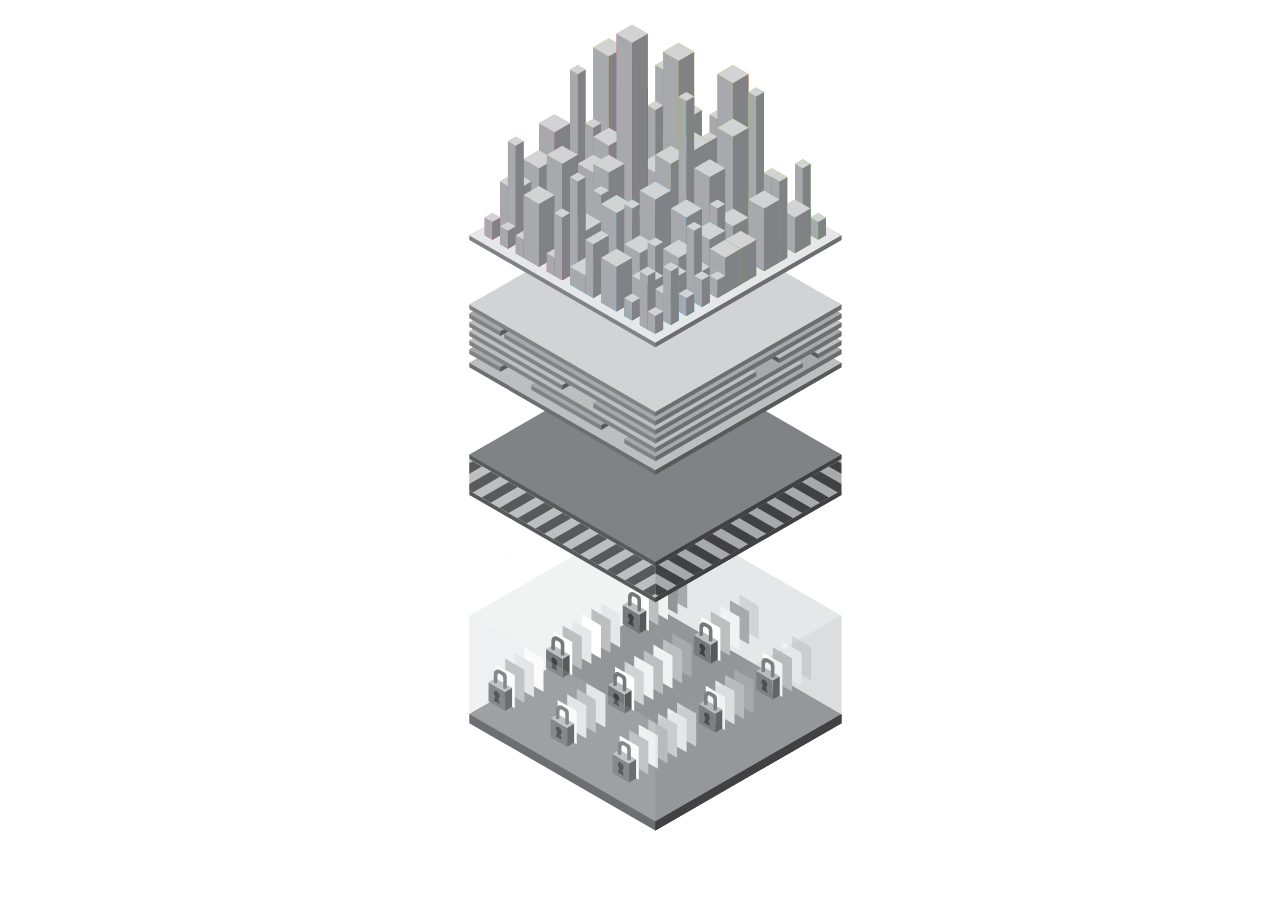
==== commit 8cc54170: "center align" ====
--- a/templates/city.html
+++ b/templates/city.html
@@ -6,6 +6,12 @@
   <script src="static/js/vendor/jquery.js"></script>
   <script src="static/js/vendor/jquery.pulse.min.js"></script>
   <style type='text/css'>
+    body {
+        text-align:center;
+    }
+    svg {
+        margin:0 auto;
+    }
     .transparent {
         opacity:0.15;
     }
@@ -44,7 +50,7 @@
         $('#' + platform_name + ' polygon:nth-child(1n)').css({'fill': '#1b75bb'})
         $('#' + platform_name + ' polygon:nth-child(2n)').css({'fill': '#00adef'})
         $('#' + platform_name + ' polygon:nth-child(3n)').css({'fill': '#1b5890'})
-        $('#'+ platform_name).pulse({opacity: 0.2}, { pulses : 2, duration: 1000, interval : 1000});
+        //$('#'+ platform_name).pulse({opacity: 0.2}, { pulses : 2, duration: 1000, interval : 1000});
     }
 
     function resetPlatforms(){
@@ -61,7 +67,7 @@
 
         $('#permissions polygon:nth-child(1n)').css({'fill': colors[0]});
         $('#permissions polygon:nth-child(2n)').css({'fill': colors[1]});
-        $('#permissions').pulse({opacity: 0.2}, { pulses : 2, duration: 1000, interval : 1000});
+        //$('#permissions').pulse({opacity: 0.2}, { pulses : 2, duration: 1000, interval : 1000});
     }
 
     function resetServices(){
@@ -71,6 +77,12 @@
     }
 
     function service(service_name, color){
+
+        //reset everything on new service
+        resetServices();
+        resetPlatforms();
+        resetRegistries();
+        permissions(false);
 
         colors = {
             "pink": ['#df62a4', '#b81385', '#f286b6'],
@@ -82,7 +94,7 @@
         $('#' + service_name + ' polygon:nth-child(1n)').css({'fill': colors[color][0]});
         $('#' + service_name + ' polygon:nth-child(2n)').css({'fill': colors[color][1]});
         $('#' + service_name + ' polygon:nth-child(3n)').css({'fill': colors[color][2]});
-        $('#' + service_name).pulse({opacity: 0.5}, { pulses : 2, duration: 1000, interval : 1000});
+        //$('#' + service_name).pulse({opacity: 0.5}, { pulses : 2, duration: 1000, interval : 1000});
     }
 </script>
 
@@ -92,12 +104,13 @@
 </script>
 
 <script>
-    var highlight = function(destinationApp){
-        switch(destinationApp){
+
+    var highlight = function(app){
+        switch(app){
             case 'fishing':
                 service('fishing', 'pink');
                 break;
-            case 'startorganisation':
+            case 'organisation':
                 service('startorganisation', 'green');
                 break;
             case 'registry':
@@ -111,26 +124,20 @@
         }
     };
 
-    var extractAppName = function(url){
-        if (url.substring(0,4) === 'http') {
-            var appname = url.split('//')[1].split('.')[0]; // ouch
-            if (appname.search('-gov') == -1){
-                appname = appname.split('-gov')[0];
-            }
-            return appname;
-        }
-        return url;
-    };
-
     subscribe.onmessage = function(message) {
 
       var data = JSON.parse(message.data),
-                originUrl = data['origin_url'],
-                destinationUrl = data['destination_url'],
-                originApp = extractAppName(originUrl),
-                destinationApp = extractAppName(destinationUrl);
-
-                highlight(destinationApp);
+                currentLocation = data['currentLocation'],
+                service = data['service'];
+
+                // www app passes a service name
+                // otherwise highlight based on currently active app
+                if(service){
+                    highlight(service);
+                }
+                else {
+                    highlight(currentLocation);
+                }
 
     };
 
